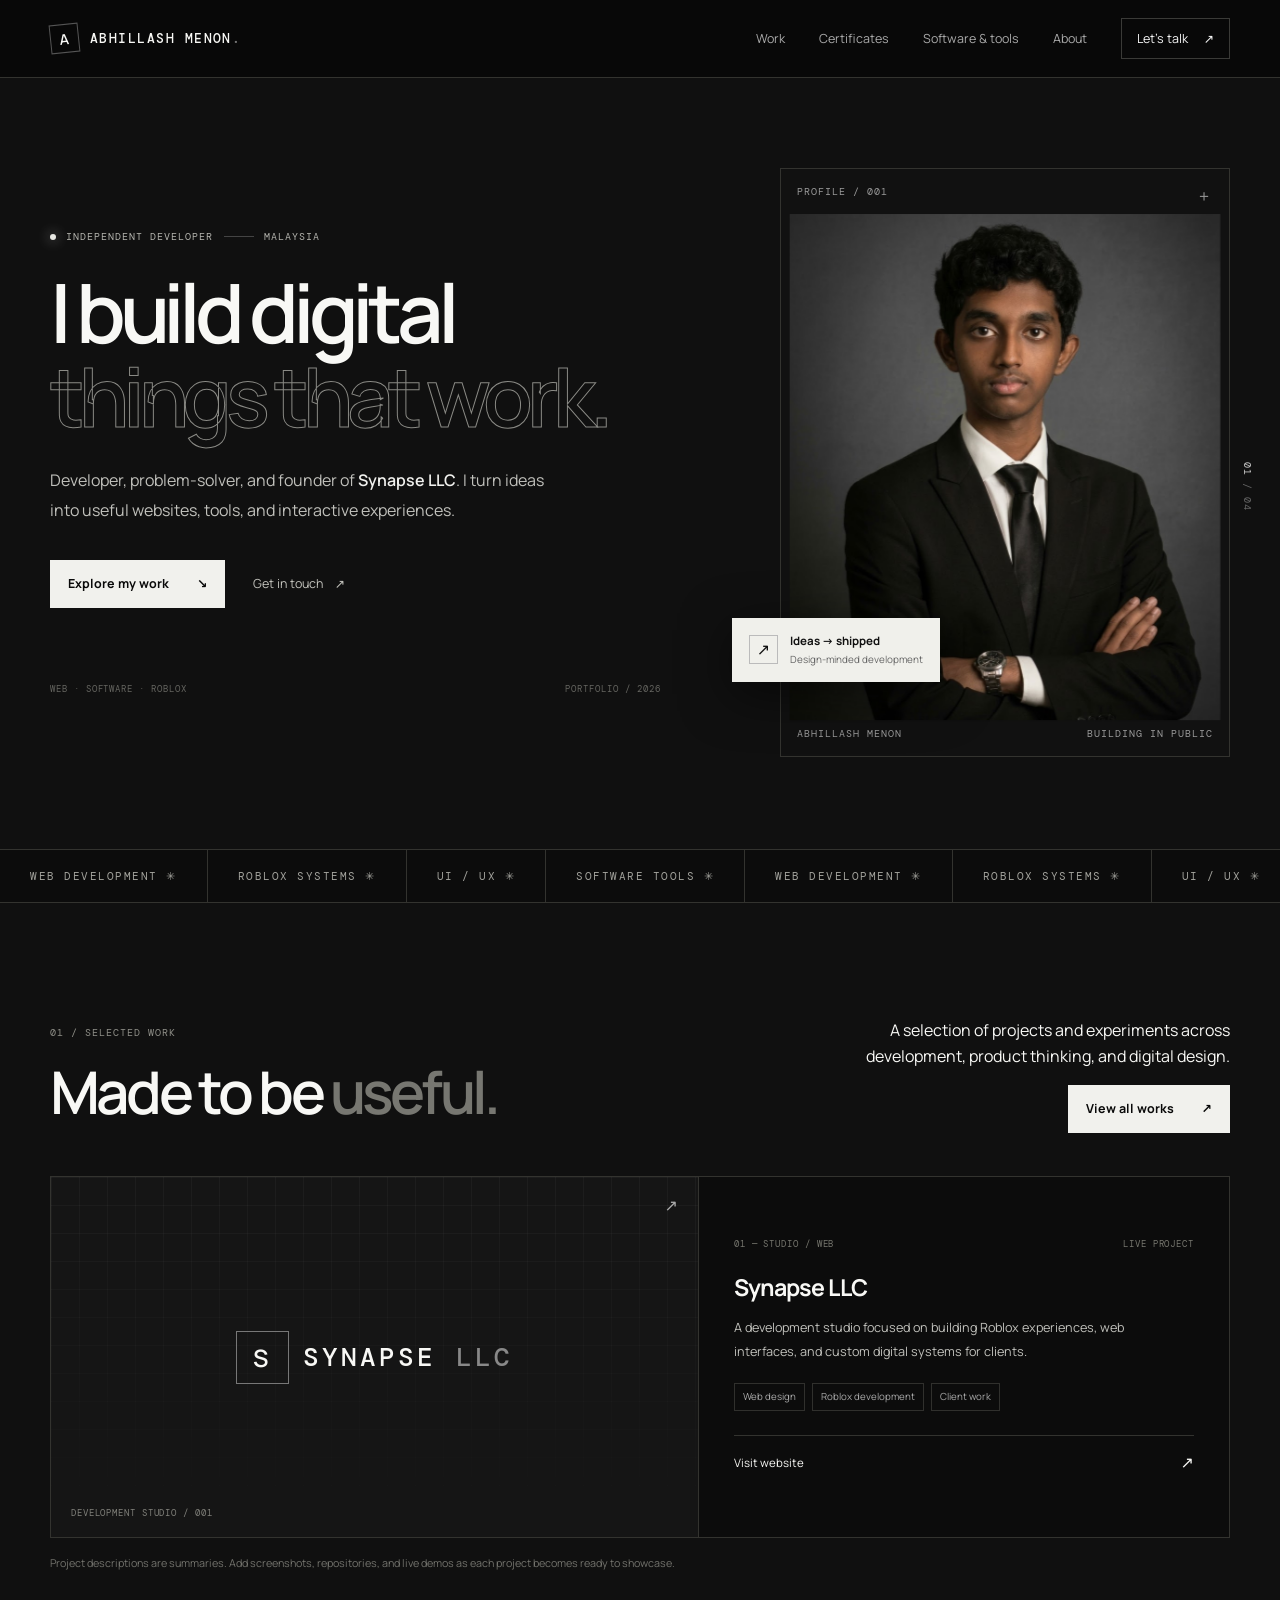
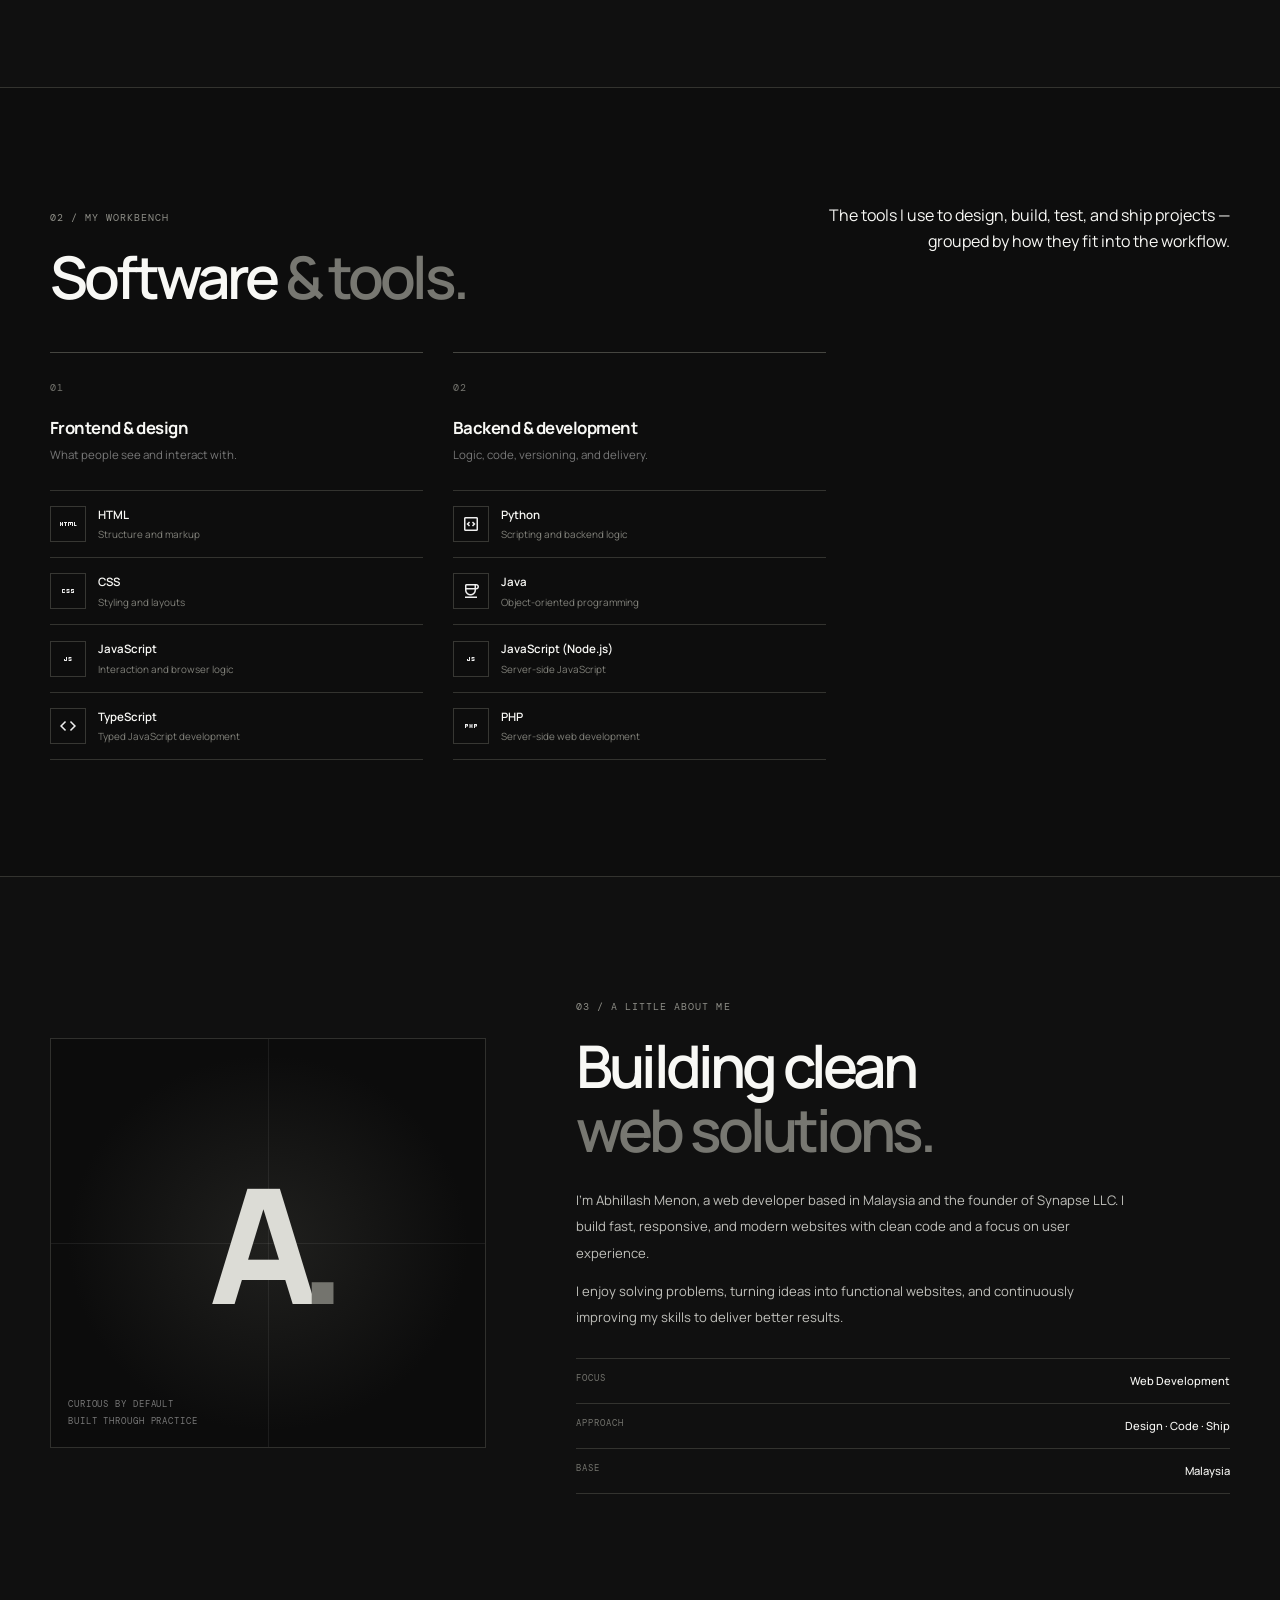
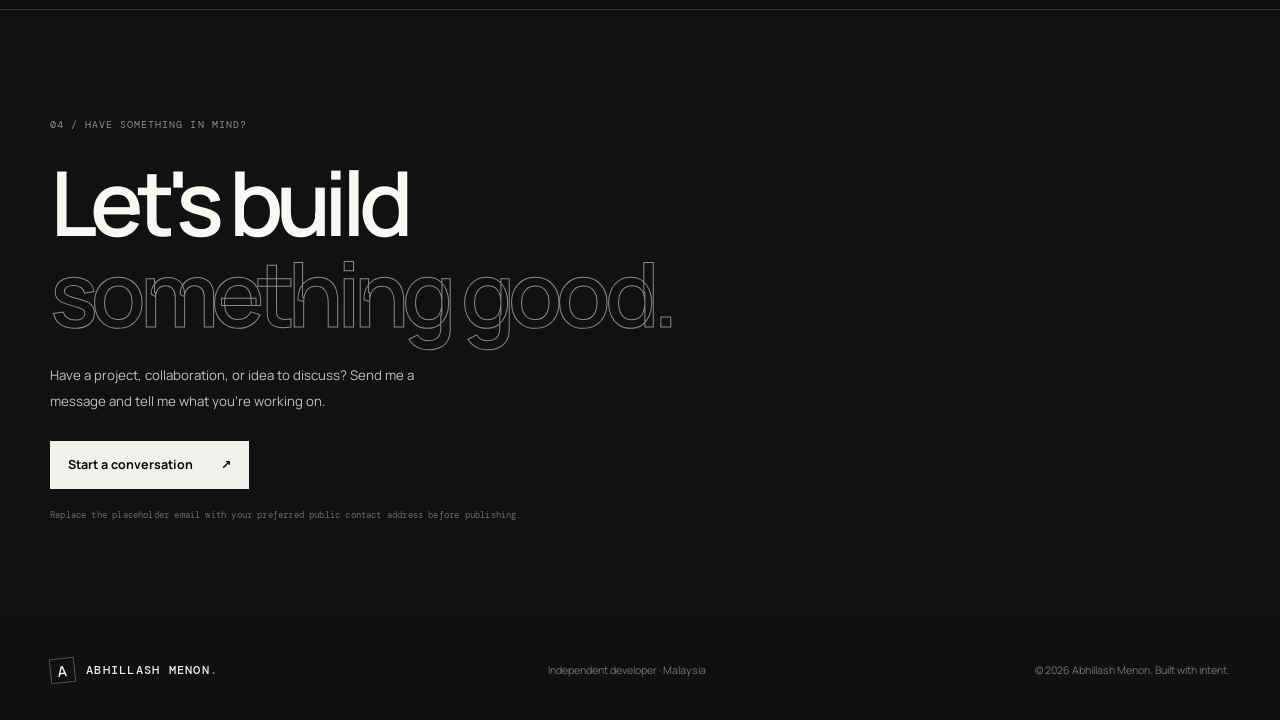
==== abhillash-portfolio-git/index.html @ eca4bebb "Update index.html Added New Button (Certificates(" ====
<!doctype html>
<html lang="en">
<head>
  <meta charset="utf-8">
  <meta name="viewport" content="width=device-width, initial-scale=1">
  <meta name="theme-color" content="#080808">
  <meta name="description" content="Abhillash Menon — developer, builder, and founder of Synapse LLC.">
  <title>Abhillash Menon — Developer Portfolio</title>
  <link rel="preconnect" href="https://fonts.googleapis.com">
  <link rel="preconnect" href="https://fonts.gstatic.com" crossorigin>
  <link href="https://fonts.googleapis.com/css2?family=DM+Mono:wght@400;500&family=Manrope:wght@400;500;600;700;800&family=Material+Symbols+Outlined:opsz,wght,FILL,GRAD@20..48,400,0,0&display=swap" rel="stylesheet">
  <link rel="stylesheet" href="css/styles.css">
  <script src="js/main.js" defer></script>
</head>
<body>
  <!-- <div class="noise" aria-hidden="true"></div> -->
  <header class="site-header">
    <a class="wordmark" href="#home" aria-label="Abhillash Menon home"><span class="mark">A</span><span>ABHILLASH MENON<span class="dot">.</span></span></a>
    <nav class="nav" id="nav">
      <a href="#work">Work</a>
      <a href="works.html">Certificates</a>
      <a href="#tools">Software &amp; tools</a>
      <a href="#about">About</a>
      <a class="nav-contact" href="#contact">Let's talk <span>↗</span></a>
    </nav>
    <button class="menu-toggle" id="menuToggle" aria-label="Open navigation" aria-expanded="false"><span></span><span></span></button>
  </header>

  <main id="home">
    <section class="hero section-shell">
      <div class="hero-copy" data-animate>
        <div class="eyebrow"><span class="status-dot"></span> INDEPENDENT DEVELOPER <span class="eyebrow-line"></span> MALAYSIA</div>
        <h1>I build digital<br><span class="outline-text">things that work.</span></h1>
        <p class="hero-lede">Developer, problem-solver, and founder of <strong>Synapse LLC</strong>. I turn ideas into useful websites, tools, and interactive experiences.</p>
        <div class="hero-actions">
          <a class="button button-light" href="#work">Explore my work <span>↘</span></a>
          <a class="text-link" href="#contact">Get in touch <span>↗</span></a>
        </div>
        <div class="hero-meta"><span>WEB · SOFTWARE · ROBLOX</span><span>PORTFOLIO / 2026</span></div>
      </div>
      <div class="hero-visual" data-animate="fade-in">
        <div class="portrait-frame">
          <div class="portrait-top"><span>PROFILE / 001</span><span class="cross">＋</span></div>
          <img class="portrait" src="assets/1792688176213.jpg" alt="Portrait of Abhillash Menon">
          <div class="portrait-bottom"><span>ABHILLASH MENON</span><span>BUILDING IN PUBLIC</span></div>
        </div>
        <div class="floating-card"><span class="mini-icon">↗</span><div><strong>Ideas → shipped</strong><small>Design-minded development</small></div></div>
        <div class="visual-index">01<span> / 04</span></div>
      </div>
      <div class="hero-side-label">DESIGN WITH INTENT · BUILD WITH PURPOSE</div>
    </section>

    <section class="ticker" aria-label="Areas of work"><div class="ticker-track"><span>WEB DEVELOPMENT ✳</span><span>ROBLOX SYSTEMS ✳</span><span>UI / UX ✳</span><span>SOFTWARE TOOLS ✳</span><span>WEB DEVELOPMENT ✳</span><span>ROBLOX SYSTEMS ✳</span><span>UI / UX ✳</span><span>SOFTWARE TOOLS ✳</span></div></section>

    <section class="section section-shell" id="work">
      <div class="section-heading" data-animate style="display:flex;align-items:flex-start;justify-content:space-between;gap:40px;flex-wrap:wrap"><div><span class="section-kicker">01 / SELECTED WORK</span><h2>Made to be <span class="muted-title">useful.</span></h2></div><div style="text-align:right;max-width:420px"><p>A selection of projects and experiments across development, product thinking, and digital design.</p><div style="margin-top:16px"><a class="button button-light" href="works.html">View all works <span>↗</span></a></div></div></div>
      <div class="project-grid">
        <article class="project-card project-featured" data-animate>
          <div class="project-art synapse-art"><div class="art-grid"></div><div class="synapse-logo"><span class="synapse-symbol">S</span><span>SYNAPSE<span class="dot"> LLC</span></span></div><span class="art-caption">DEVELOPMENT STUDIO / 001</span><span class="art-arrow">↗</span></div>
          <div class="project-info"><div class="project-meta"><span>01 — STUDIO / WEB</span><span>LIVE PROJECT</span></div><h3>Synapse LLC</h3><p>A development studio focused on building Roblox experiences, web interfaces, and custom digital systems for clients.</p><div class="tag-row"><span>Web design</span><span>Roblox development</span><span>Client work</span></div><a class="project-link" href="https://synapsellc.vercel.app/" target="_blank" rel="noreferrer">Visit website <span>↗</span></a></div>
        </article>
      </div>
      <p class="project-note">Project descriptions are summaries. Add screenshots, repositories, and live demos as each project becomes ready to showcase.</p>
    </section>

    <section class="section tools-section" id="tools">
      <div class="section-shell">
        <div class="section-heading" data-animate style="display:flex;align-items:flex-start;justify-content:space-between;gap:40px;flex-wrap:wrap"><div><span class="section-kicker">02 / MY WORKBENCH</span><h2>Software <span class="muted-title">&amp; tools.</span></h2></div><div style="text-align:right;max-width:420px"><p>The tools I use to design, build, test, and ship projects — grouped by how they fit into the workflow.</p></div></div>
        <div class="tool-columns" style="justify-content: center;">
          <div class="tool-column" data-animate>
            <div class="column-head"><span>01</span><h3>Frontend &amp; design</h3><p>What people see and interact with.</p></div><div class="tool-list">
            <div class="tool-item"><span class="tool-symbol"><span class="material-symbols-outlined">html</span></span><div><strong>HTML</strong><small>Structure and markup</small></div></div>
            <div class="tool-item"><span class="tool-symbol"><span class="material-symbols-outlined">css</span></span><div><strong>CSS</strong><small>Styling and layouts</small></div></div>
            <div class="tool-item"><span class="tool-symbol"><span class="material-symbols-outlined">javascript</span></span><div><strong>JavaScript</strong><small>Interaction and browser logic</small></div></div>
            <div class="tool-item"><span class="tool-symbol"><span class="material-symbols-outlined">code</span></span><div><strong>TypeScript</strong><small>Typed JavaScript development</small></div></div>
          </div></div>
          <div class="tool-column" data-animate>
            <div class="column-head"><span>02</span><h3>Backend &amp; development</h3><p>Logic, code, versioning, and delivery.</p></div><div class="tool-list">
            <div class="tool-item"><span class="tool-symbol"><span class="material-symbols-outlined">code_blocks</span></span><div><strong>Python</strong><small>Scripting and backend logic</small></div></div>
            <div class="tool-item"><span class="tool-symbol"><span class="material-symbols-outlined">coffee</span></span><div><strong>Java</strong><small>Object-oriented programming</small></div></div>
            <div class="tool-item"><span class="tool-symbol"><span class="material-symbols-outlined">javascript</span></span><div><strong>JavaScript (Node.js)</strong><small>Server-side JavaScript</small></div></div>
            <div class="tool-item"><span class="tool-symbol"><span class="material-symbols-outlined">php</span></span><div><strong>PHP</strong><small>Server-side web development</small></div></div>
          </div></div>
        </div>
      </div>
    </section>

    <section class="section section-shell about-section" id="about">
      <div class="about-visual" data-animate><div class="about-monogram">A<span>.</span></div><span class="about-stamp">CURIOUS BY DEFAULT<br>BUILT THROUGH PRACTICE</span></div>
        <div class="about-copy" data-animate><span class="section-kicker">03 / A LITTLE ABOUT ME</span><h2>Building clean<br><span class="muted-title">web solutions.</span></h2><p>I’m Abhillash Menon, a web developer based in Malaysia and the founder of Synapse LLC. I build fast, responsive, and modern websites with clean code and a focus on user experience.</p><p>I enjoy solving problems, turning ideas into functional websites, and continuously improving my skills to deliver better results.</p><div class="about-facts"><div><span>FOCUS</span><strong>Web Development</strong></div><div><span>APPROACH</span><strong>Design · Code · Ship</strong></div><div><span>BASE</span><strong>Malaysia</strong></div></div></div>
    </section>

    <section class="contact-section" id="contact"><div class="section-shell contact-inner" data-animate><span class="section-kicker">04 / HAVE SOMETHING IN MIND?</span><h2>Let's build<br><span class="outline-text">something good.</span></h2><p>Have a project, collaboration, or idea to discuss? Send me a message and tell me what you're working on.</p><a class="button button-light" href="mailto:abidiv7864@gmail.com?subject=Project%20enquiry">Start a conversation <span>↗</span></a><span class="contact-footnote">Replace the placeholder email with your preferred public contact address before publishing.</span></div></section>
  </main>

  <footer class="site-footer"><a class="wordmark" href="#home"><span class="mark">A</span><span>ABHILLASH MENON<span class="dot">.</span></span></a><span>Independent developer · Malaysia</span><span>© <span id="year">2026</span> Abhillash Menon. Built with intent.</span></footer>
</body>
</html>
---- abhillash-portfolio-git/css/styles.css ----
/* VoxLua portfolio — monochrome, responsive, dependency-light */
:root{--bg:#101010;--panel:#181818;--panel2:#1e1e1e;--text:#f8f8f5;--muted:#c0c0bb;--dim:#777773;--line:#33332f;--white:#fff;--font:"Manrope",system-ui,sans-serif;--mono:"DM Mono",monospace;--shell:1180px}.tool-icon{width:20px;height:20px;flex-shrink:0;color:inherit;display:inline-block}
.material-symbols-outlined{font-family:'Material Symbols Outlined';font-weight:normal;font-style:normal;font-size:20px;line-height:1;letter-spacing:normal;text-transform:none;display:inline-block;white-space:nowrap;word-wrap:normal;direction:ltr;-webkit-font-feature-settings:'liga';-webkit-font-smoothing:antialiased;font-variation-settings:'FILL' 0,'wght' 400,'GRAD' 0,'opsz' 20}
.portrait-frame{position:relative;border:1px solid var(--line);background:radial-gradient(circle at top,#1d1d1d,#101010);overflow:hidden;transform-style:preserve-3d;perspective:1000px;transition:transform .2s ease;will-change:transform}
.portrait{width:100%;height:100%;object-fit:cover;display:block;filter:none;transform:translateZ(20px);transition:transform .2s ease}
*{box-sizing:border-box;margin:0;padding:0}html{scroll-behavior:smooth;scroll-padding-top:90px}body{background:var(--bg);color:var(--text);font-family:var(--font);line-height:1.6;-webkit-font-smoothing:antialiased;overflow-x:hidden}a{color:inherit;text-decoration:none}button{font:inherit;color:inherit}.noise{position:fixed;inset:0;pointer-events:none;z-index:10;opacity:.035;background-image:url("data:image/svg+xml,%3Csvg viewBox='0 0 180 180' xmlns='http://www.w3.org/2000/svg'%3E%3Cfilter id='n'%3E%3CfeTurbulence type='fractalNoise' baseFrequency='.9' numOctaves='3' stitchTiles='stitch'/%3E%3C/filter%3E%3Crect width='100%25' height='100%25' filter='url(%23n)' opacity='.45'/%3E%3C/svg%3E")}.section-shell{width:min(var(--shell),calc(100% - 64px));margin-inline:auto}.site-header{height:78px;padding:0 max(32px,calc((100vw - var(--shell))/2));display:flex;align-items:center;justify-content:space-between;border-bottom:1px solid var(--line);position:sticky;top:0;background:rgba(8,8,8,.84);backdrop-filter:blur(18px);z-index:20}.wordmark{display:flex;gap:11px;align-items:center;font:500 .83rem var(--mono);letter-spacing:.11em}.mark{width:29px;height:29px;border:1px solid #555;display:grid;place-items:center;font:600 .9rem var(--font);transform:rotate(-6deg)}.dot{color:#777}.nav{display:flex;align-items:center;gap:34px;color:#aaa;font-size:.78rem}.nav a{transition:color .2s}.nav a:hover{color:white}.nav .nav-contact{color:#f7f7f7;border:1px solid #3a3a37;padding:10px 15px}.nav-contact span{margin-left:13px}.menu-toggle{display:none;background:none;border:0}.hero{min-height:680px;padding-top:90px;padding-bottom:92px;display:grid;grid-template-columns:1.1fr .9fr;align-items:center;gap:70px;position:relative}.eyebrow,.section-kicker,.hero-meta,.portrait-top,.portrait-bottom,.visual-index,.art-caption,.project-meta,.column-head>span,.honesty-note>span,.about-stamp,.about-facts span,.contact-footnote{font: .64rem var(--mono);letter-spacing:.1em}.eyebrow{color:#b3b3ad;display:flex;align-items:center;gap:10px}.status-dot{width:6px;height:6px;background:#e7e7e2;border-radius:50%;box-shadow:0 0 13px #aaa}.eyebrow-line{width:30px;height:1px;background:#444}.hero h1,.contact-inner h2{font-size:clamp(3.1rem,6.4vw,5.6rem);line-height:1.02;letter-spacing:-.075em;font-weight:600;margin-top:28px}.outline-text{-webkit-text-stroke:1px #8a8a85;color:transparent}.hero-lede{font-size:1rem;line-height:1.9;color:var(--muted);max-width:500px;margin-top:27px}.hero-lede strong{color:#f1f1ee;font-weight:600}.hero-actions{display:flex;align-items:center;gap:28px;margin-top:34px}.button{display:inline-flex;align-items:center;gap:28px;padding:14px 18px;font-size:.78rem;font-weight:700;transition:transform .2s,background .2s}.button:hover{transform:translateY(-2px)}.button-light{background:#f1f1ed;color:#090909}.button-light:hover{background:white}.text-link{font-size:.78rem;color:#c2c2bc}.text-link span{margin-left:8px}.hero-meta{display:flex;justify-content:space-between;gap:12px;color:#656560;margin-top:75px;font-size:.59rem}.hero-visual{position:relative;max-width:450px;width:100%;justify-self:end}.portrait-frame{border:1px solid #33332f;background:#111;position:relative;padding:13px}.portrait-top,.portrait-bottom{display:flex;justify-content:space-between;color:#999;padding:3px 3px 12px}.portrait-bottom{padding:12px 3px 3px}.cross{font-size:1rem}.portrait{width:100%;height:auto;aspect-ratio:4/4.7;object-fit:cover;background:#1b1b1b}.floating-card{position:absolute;bottom:75px;left:-48px;background:#f0f0eb;color:#111;display:flex;align-items:center;gap:12px;padding:14px 17px;box-shadow:0 12px 50px #0008}.mini-icon{border:1px solid #bbb;width:29px;height:29px;display:grid;place-items:center}.floating-card strong,.floating-card small{display:block}.floating-card strong{font-size:.72rem}.floating-card small{font-size:.62rem;color:#666;margin-top:2px}.visual-index{position:absolute;right:-24px;top:50%;writing-mode:vertical-rl;color:#ccc}.visual-index span{color:#666}.hero-side-label{position:absolute;right:-65px;top:43%;writing-mode:vertical-rl;color:#555;font: .57rem var(--mono);letter-spacing:.15em}.ticker{overflow:hidden;border-block:1px solid var(--line);background:#0c0c0c}.ticker-track{display:flex;width:max-content;animation:marquee 28s linear infinite}.ticker-track span{font: .67rem var(--mono);letter-spacing:.14em;color:#a2a29c;padding:19px 30px;border-right:1px solid var(--line);white-space:nowrap}@keyframes marquee{to{transform:translateX(-50%)}}.section{padding-block:115px}.section-heading{display:flex;justify-content:space-between;align-items:end;gap:40px;margin-bottom:43px}.section-kicker{color:#8e8e87}.section-heading h2,.about-copy h2{font-size:clamp(2.4rem,4.6vw,4rem);line-height:1.1;letter-spacing:-.065em;margin-top:16px;font-weight:600}.muted-title{color:#777771}.section-heading>p{max-width:330px;color:var(--muted);font-size:.83rem;line-height:1.9}.project-grid{display:grid;grid-template-columns:1fr 1fr;gap:18px}.project-card{border:1px solid var(--line);background:#0c0c0c;min-width:0;transition:border-color .25s,transform .25s}.project-card:hover{border-color:#555;transform:translateY(-3px)}.project-featured{grid-column:1/-1;display:grid;grid-template-columns:1.1fr .9fr}.project-art{min-height:260px;position:relative;overflow:hidden;display:grid;place-items:center;background:#151515;border-bottom:1px solid var(--line)}.project-featured .project-art{min-height:360px;border-bottom:0;border-right:1px solid var(--line)}.art-grid{position:absolute;inset:0;background-image:linear-gradient(#ffffff09 1px,transparent 1px),linear-gradient(90deg,#ffffff09 1px,transparent 1px);background-size:28px 28px;mask-image:linear-gradient(to bottom,black,transparent)}.synapse-logo{position:relative;display:flex;align-items:center;gap:14px;font:500 clamp(1.1rem,2vw,1.7rem) var(--mono);letter-spacing:.12em}.synapse-symbol{width:53px;height:53px;display:grid;place-items:center;border:1px solid #777;font:600 1.5rem var(--font)}.synapse-logo .dot{color:#888}.art-caption{position:absolute;left:20px;bottom:18px;color:#81817b;font-size:.56rem}.art-arrow{position:absolute;right:20px;top:16px;color:#aaa}.project-info{padding:25px}.project-featured .project-info{padding:35px;display:flex;flex-direction:column;justify-content:center}.project-meta{display:flex;justify-content:space-between;gap:10px;color:#77776f;font-size:.57rem}.project-info h3{font-size:1.45rem;letter-spacing:-.04em;margin-top:19px}.project-info p{font-size:.79rem;line-height:1.9;color:var(--muted);margin-top:10px;max-width:52ch}.tag-row{display:flex;flex-wrap:wrap;gap:7px;margin-top:19px}.tag-row span{border:1px solid #30302d;padding:5px 8px;color:#aaa;font-size:.61rem}.project-link{display:flex;justify-content:space-between;align-items:center;border-top:1px solid var(--line);padding-top:14px;margin-top:24px;font-size:.72rem}.project-link span{font-size:1rem}.project-note{font-size:.67rem;color:#73736d;margin-top:17px}.interface-art{background:radial-gradient(ellipse at center,#2b2b29 0,#111 68%)}.window-ui{width:67%;border:1px solid #4a4a45;background:#0c0c0c;box-shadow:0 20px 70px #0009;transform:rotate(-4deg)}.window-bar{padding:9px;border-bottom:1px solid #333;display:flex;gap:5px}.window-bar i{width:5px;height:5px;border:1px solid #777;border-radius:50%}.window-lines{padding:16px;display:grid;gap:8px}.window-lines b{height:5px;background:#393936;width:70%}.window-lines b:first-child{width:40%;background:#bcbcb5}.window-lines b:last-child{width:55%}.window-blocks{display:flex;gap:7px;padding:0 16px 17px}.window-blocks i{height:44px;flex:1;border:1px solid #373733;background:linear-gradient(135deg,#242422,#111)}.code-art{background:#101010}.code-window{border:1px solid #343430;padding:22px;font: .7rem/2 var(--mono);color:#aaa;box-shadow:0 20px 60px #0008;transform:rotate(2deg)}.code-window span{color:#aaa}.code-window b{color:#f1f1ec;font-weight:500}.code-window em{color:#85857e;font-style:normal}.code-cursor{display:inline-block;width:6px;height:12px;background:#eee;vertical-align:middle;margin-left:4px}.tools-section{background:#0d0d0d;border-block:1px solid var(--line)}.tool-columns{display:grid;grid-template-columns:repeat(3,1fr);gap:30px}.tool-column{border-top:1px solid #454540}.column-head{padding:20px 0 25px}.column-head>span{color:#74746e}.column-head h3{font-size:1.05rem;margin-top:16px;letter-spacing:-.03em}.column-head p{font-size:.72rem;color:#777;margin-top:5px}.tool-list{border-top:1px solid var(--line)}.tool-item{display:flex;align-items:center;gap:12px;padding:15px 0;border-bottom:1px solid var(--line)}.tool-symbol{width:36px;height:36px;flex:none;display:grid;place-items:center;border:1px solid #373733;font: .65rem var(--mono);color:#eee}.tool-item>div{min-width:0;flex:1}.tool-item strong,.tool-item small{display:block}.tool-item strong{font-size:.72rem;font-weight:600}.tool-item small{font-size:.62rem;color:#81817a;margin-top:3px;line-height:1.5}.tool-arrow{color:#696962;font-size:.8rem}.honesty-note{font-size:.67rem;color:#777;margin-top:28px;border:1px solid #292925;padding:14px 16px;line-height:1.8}.honesty-note>span{color:#c5c5bd;margin-right:10px}.about-section{display:grid;grid-template-columns:.8fr 1.2fr;gap:90px;align-items:center}.about-visual{height:410px;border:1px solid #30302d;background:radial-gradient(ellipse at center,#20201e 0,#0c0c0c 65%);display:grid;place-items:center;position:relative;overflow:hidden}.about-visual:before,.about-visual:after{content:"";position:absolute;background:#ffffff12}.about-visual:before{height:1px;left:0;right:0;top:50%}.about-visual:after{width:1px;top:0;bottom:0;left:50%}.about-monogram{font-size:10rem;letter-spacing:-.13em;font-weight:800;color:#dcdcd6;position:relative;z-index:1}.about-monogram span{color:#74746e}.about-stamp{position:absolute;left:17px;bottom:17px;color:#777;font-size:.56rem;line-height:1.9}.about-copy h2{margin-bottom:24px}.about-copy>p{font-size:.82rem;color:var(--muted);line-height:2;margin-top:12px;max-width:560px}.about-facts{margin-top:28px;border-top:1px solid var(--line)}.about-facts div{display:flex;justify-content:space-between;gap:20px;padding:13px 0;border-bottom:1px solid var(--line)}.about-facts span{color:#73736d;font-size:.59rem}.about-facts strong{font-size:.7rem;font-weight:500;text-align:right}.contact-section{border-top:1px solid var(--line);background:#111;padding:100px 0}.contact-inner{position:relative}.contact-inner h2{font-size:clamp(3.3rem,7vw,6.4rem);margin-top:20px}.contact-inner>p{color:var(--muted);font-size:.83rem;max-width:420px;margin-top:25px;line-height:1.9}.contact-inner .button{margin-top:27px}.contact-footnote{display:block;color:#696963;margin-top:20px;font-size:.57rem;letter-spacing:.02em}.site-footer{min-height:100px;padding:25px max(32px,calc((100vw - var(--shell))/2));display:flex;align-items:center;justify-content:space-between;gap:20px;flex-wrap:wrap;color:#74746e;font-size:.66rem}.site-footer .wordmark{color:#eee;font-size:.72rem}.site-footer .mark{width:25px;height:25px}
@media(max-width:900px){.hero{gap:35px;min-height:auto;padding-block:75px}.hero h1{font-size:clamp(3rem,7vw,4.6rem)}.hero-side-label{display:none}.floating-card{left:-20px}.tool-columns{grid-template-columns:1fr 1fr}.tool-column:last-child{grid-column:auto}.about-section{gap:45px}.about-visual{height:350px}}
@media(max-width:650px){.section-shell{width:calc(100% - 40px)}.site-header{height:66px;padding-inline:20px}.menu-toggle{display:flex;width:30px;height:30px;flex-direction:column;justify-content:center;gap:6px}.menu-toggle span{height:1px;width:23px;background:#eee;transition:transform .2s}.menu-toggle[aria-expanded=true] span:first-child{transform:translateY(3.5px) rotate(45deg)}.menu-toggle[aria-expanded=true] span:last-child{transform:translateY(-3.5px) rotate(-45deg)}.nav{position:absolute;top:65px;left:0;right:0;display:none;align-items:stretch;flex-direction:column;gap:0;padding:10px 20px 20px;background:#0b0b0b;border-bottom:1px solid var(--line)}.nav.open{display:flex}.nav a{padding:13px 0;border-bottom:1px solid var(--line)}.nav .nav-contact{border:0;padding:13px 0}.hero{grid-template-columns:1fr;padding-top:60px;padding-bottom:65px;gap:50px}.hero h1{font-size:clamp(3rem,12vw,4.5rem)}.hero-lede{font-size:.88rem}.hero-meta{margin-top:45px}.hero-visual{width:86%;justify-self:center}.floating-card{left:-26px;bottom:55px}.visual-index{right:-18px}.section{padding-block:75px}.section-heading{display:block;margin-bottom:30px}.section-heading h2,.about-copy h2{font-size:2.7rem}.section-heading>p{margin-top:16px}.project-grid{grid-template-columns:1fr}.project-featured{grid-column:auto;grid-template-columns:1fr}.project-featured .project-art{min-height:260px;border-right:0;border-bottom:1px solid var(--line)}.project-featured .project-info{padding:25px}.project-art{min-height:235px}.tool-columns{grid-template-columns:1fr;gap:30px}.tool-column:last-child{grid-column:auto}.about-section{grid-template-columns:1fr;gap:35px}.about-visual{height:300px}.about-monogram{font-size:8rem}.contact-section{padding:75px 0}.contact-inner h2{font-size:clamp(3.1rem,13vw,4.6rem)}.site-footer{padding:25px 20px;align-items:flex-start;flex-direction:column;gap:14px}.site-footer>span{font-size:.62rem}}
/* Animations */
[data-animate]{opacity:0;transform:translateY(24px);transition:opacity .7s ease,transform .7s ease;will-change:opacity,transform}
[data-animate].in-view{opacity:1;transform:translateY(0)}
[data-animate="fade-in"]{transform:none}
[data-animate="fade-in"].in-view{opacity:1}
.project-card,[data-animate]{transition-delay:var(--delay,0s)}
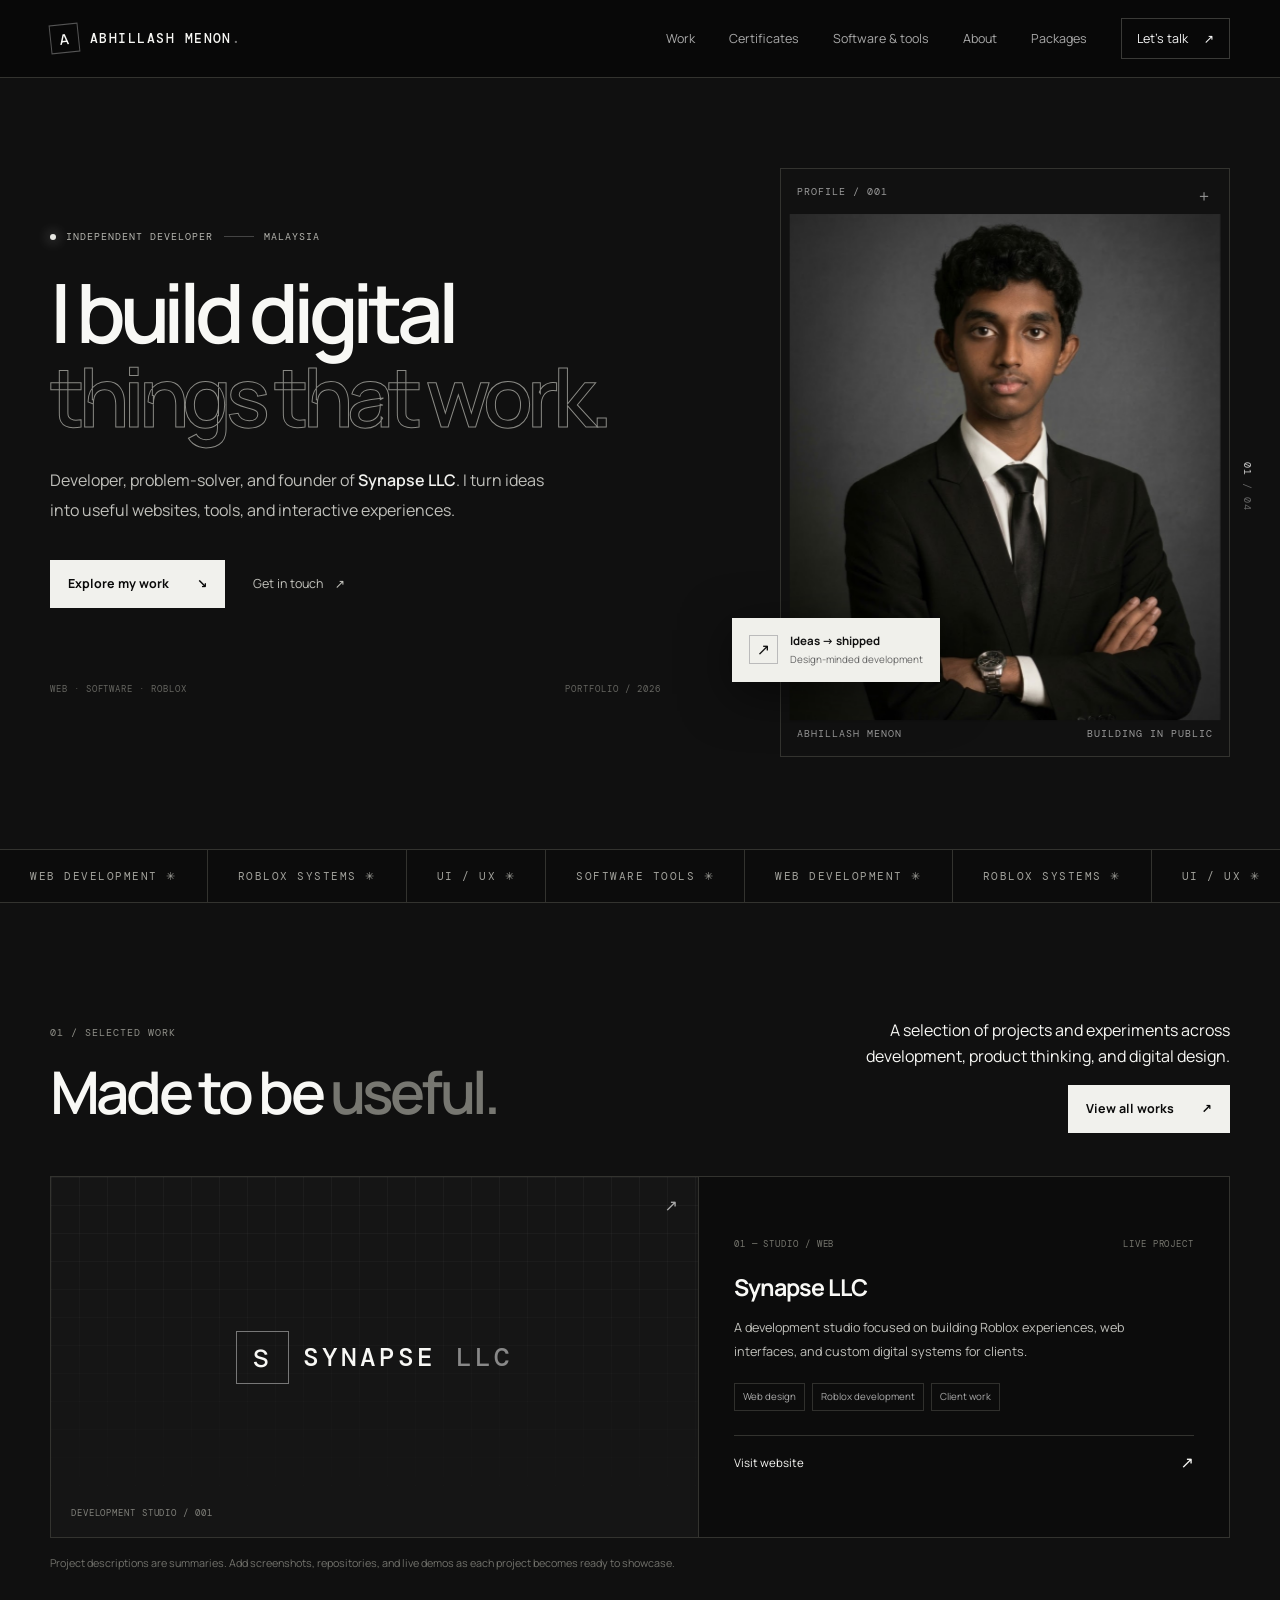
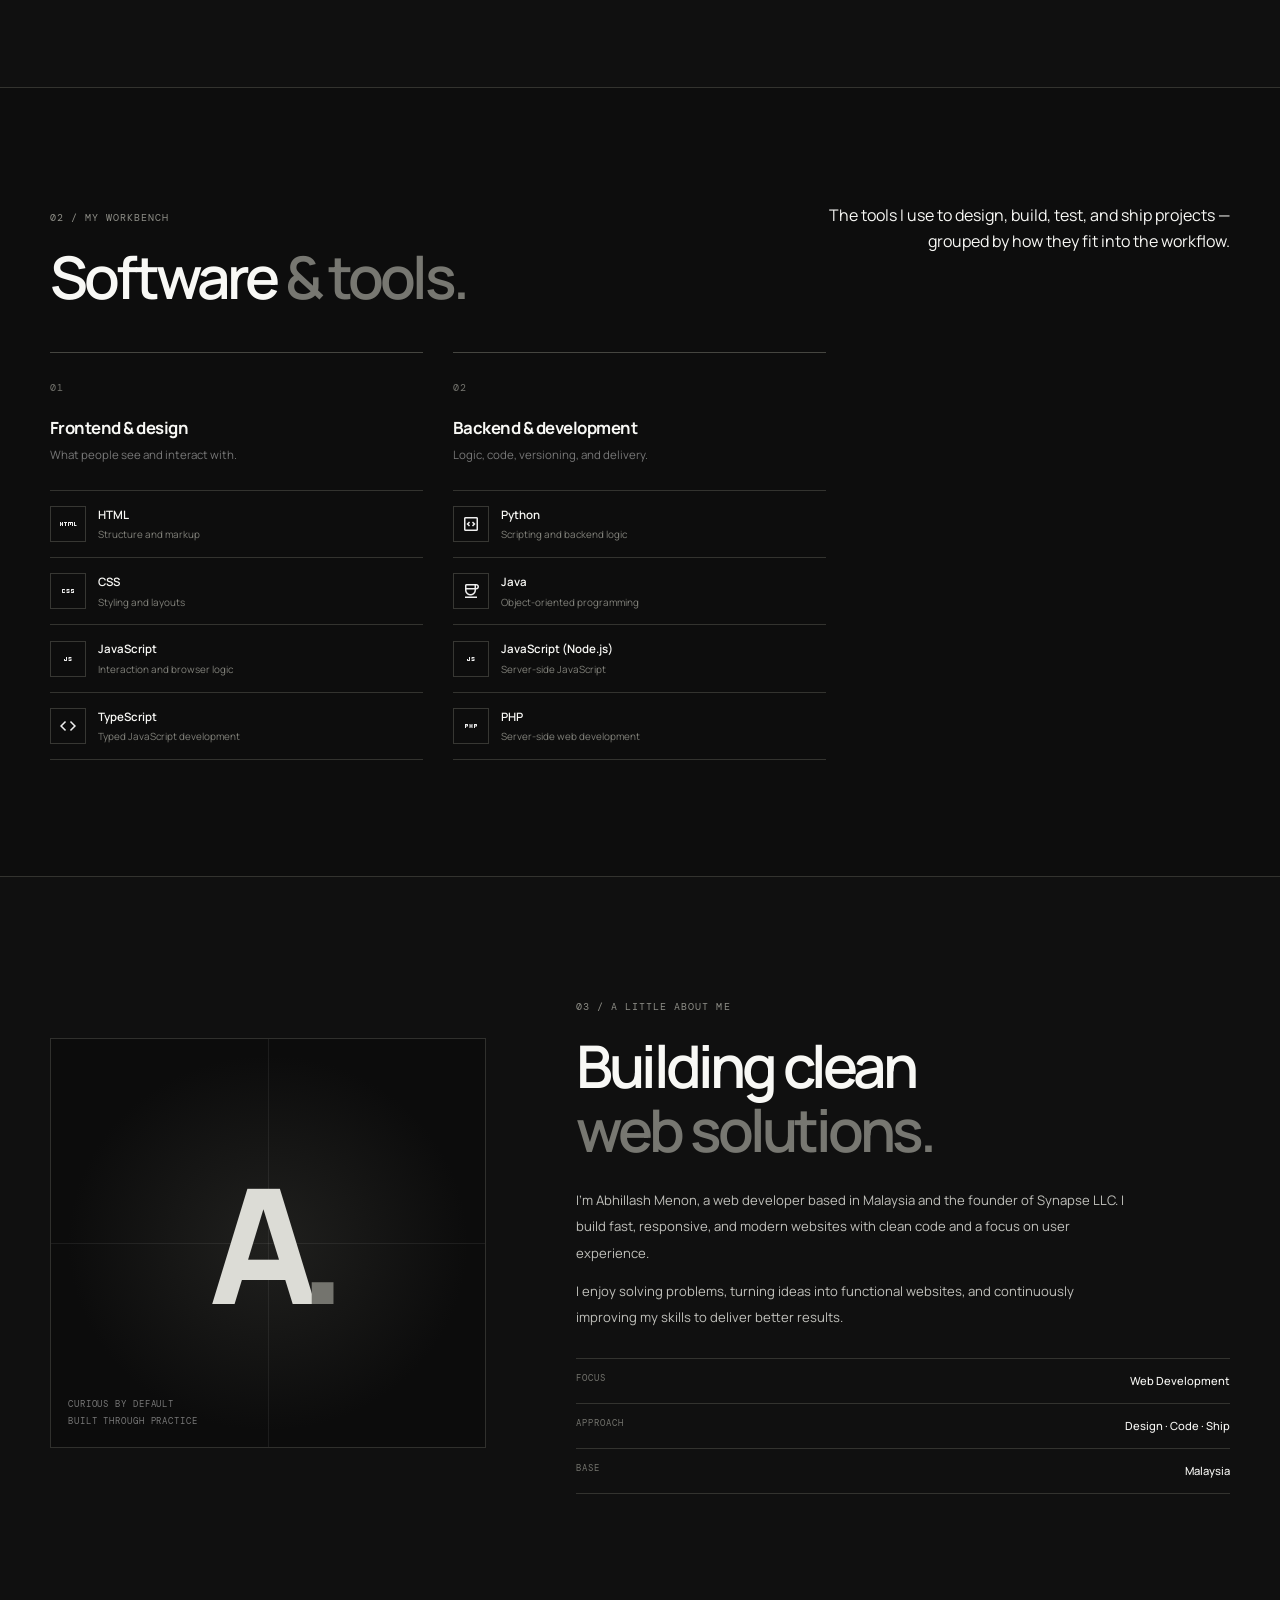
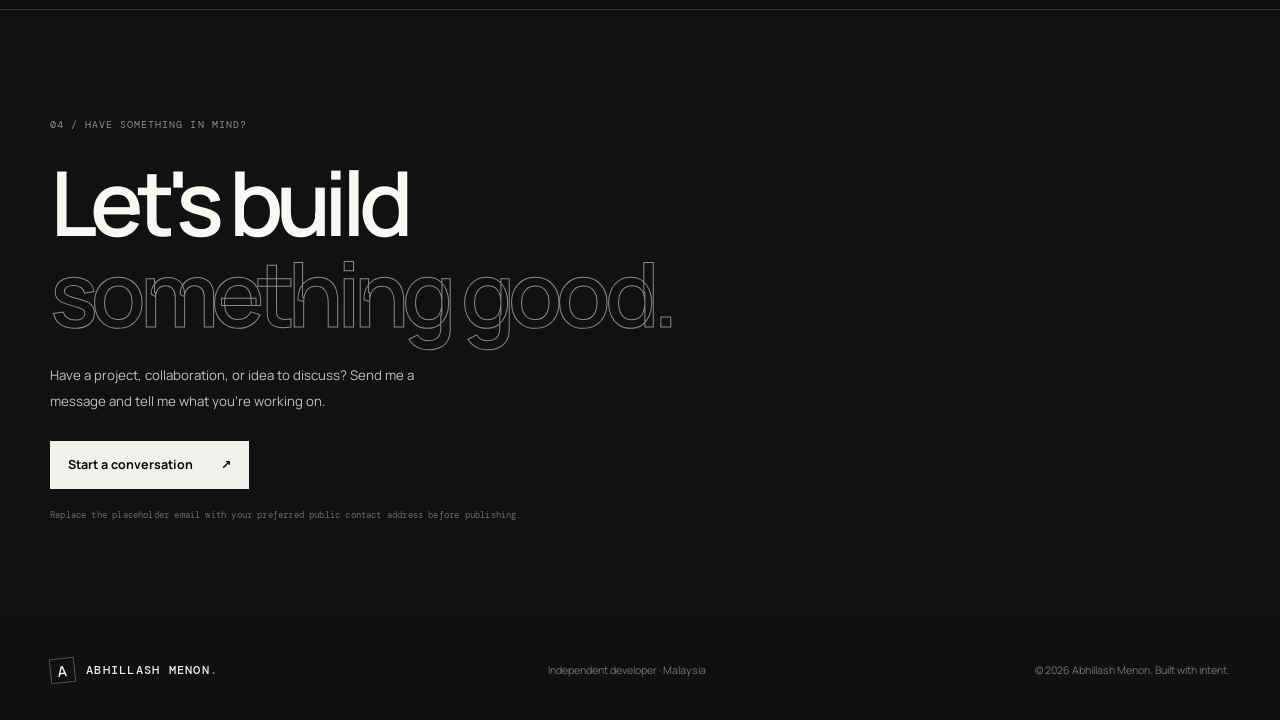
==== commit 8097fcf6: "Add Packages navigation link Co-authored-by: Copilot <223556219+Copilot@users.noreply.github.com>" ====
--- a/abhillash-portfolio-git/index.html
+++ b/abhillash-portfolio-git/index.html
@@ -21,6 +21,7 @@
       <a href="works.html">Certificates</a>
       <a href="#tools">Software &amp; tools</a>
       <a href="#about">About</a>
+      <a href="#packages">Packages</a>
       <a class="nav-contact" href="#contact">Let's talk <span>↗</span></a>
     </nav>
     <button class="menu-toggle" id="menuToggle" aria-label="Open navigation" aria-expanded="false"><span></span><span></span></button>
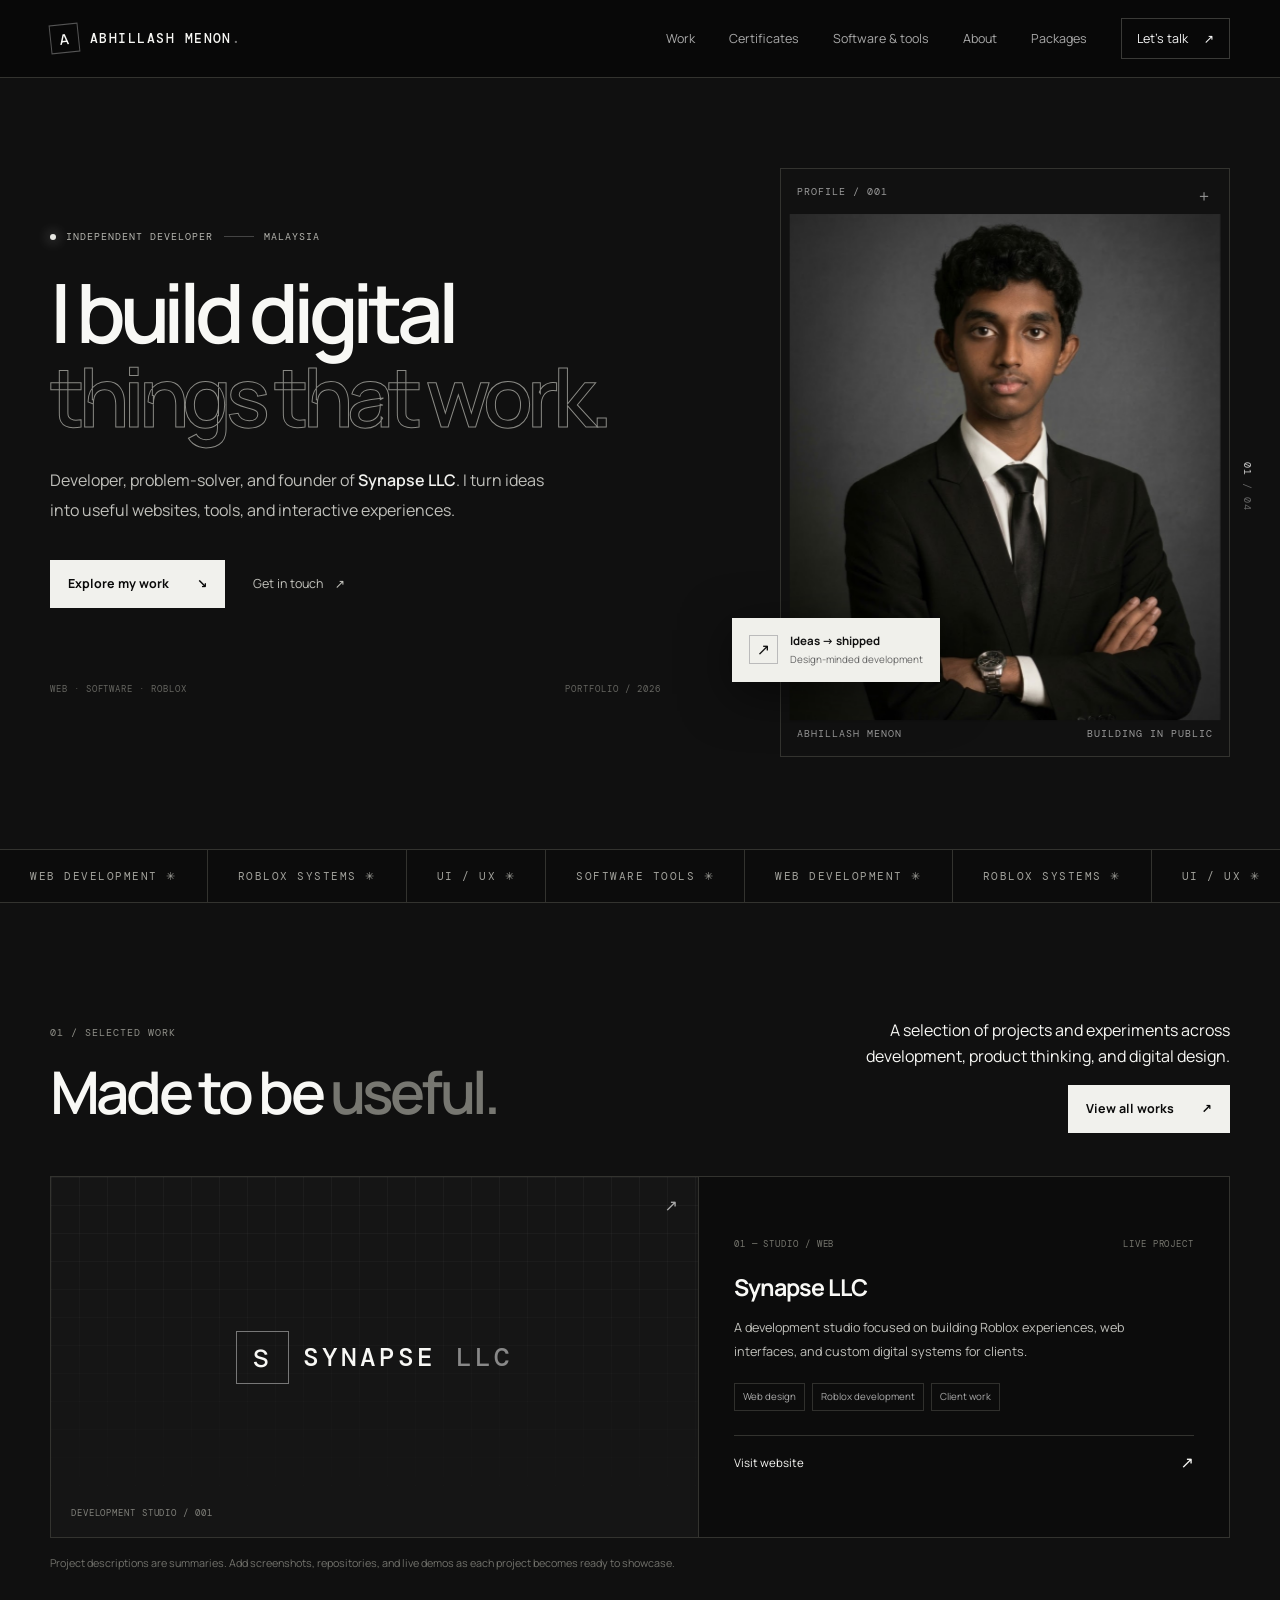
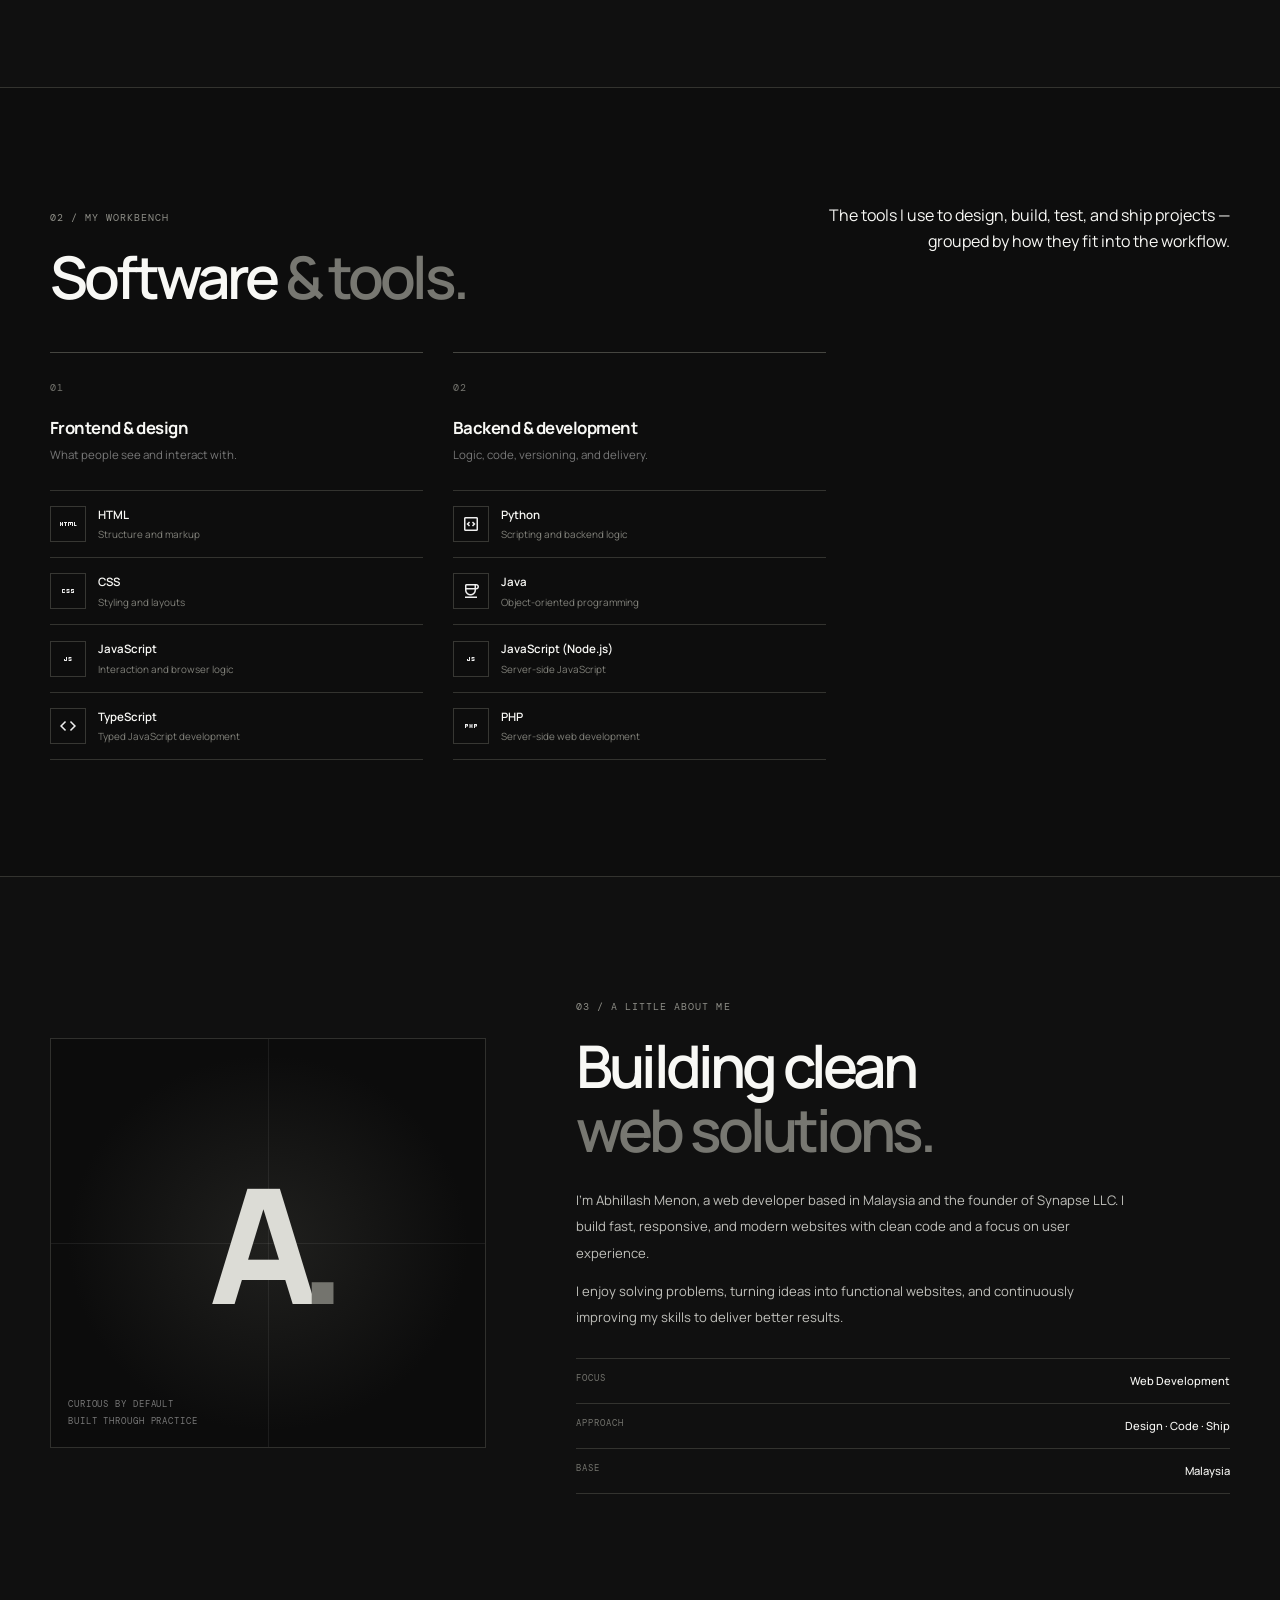
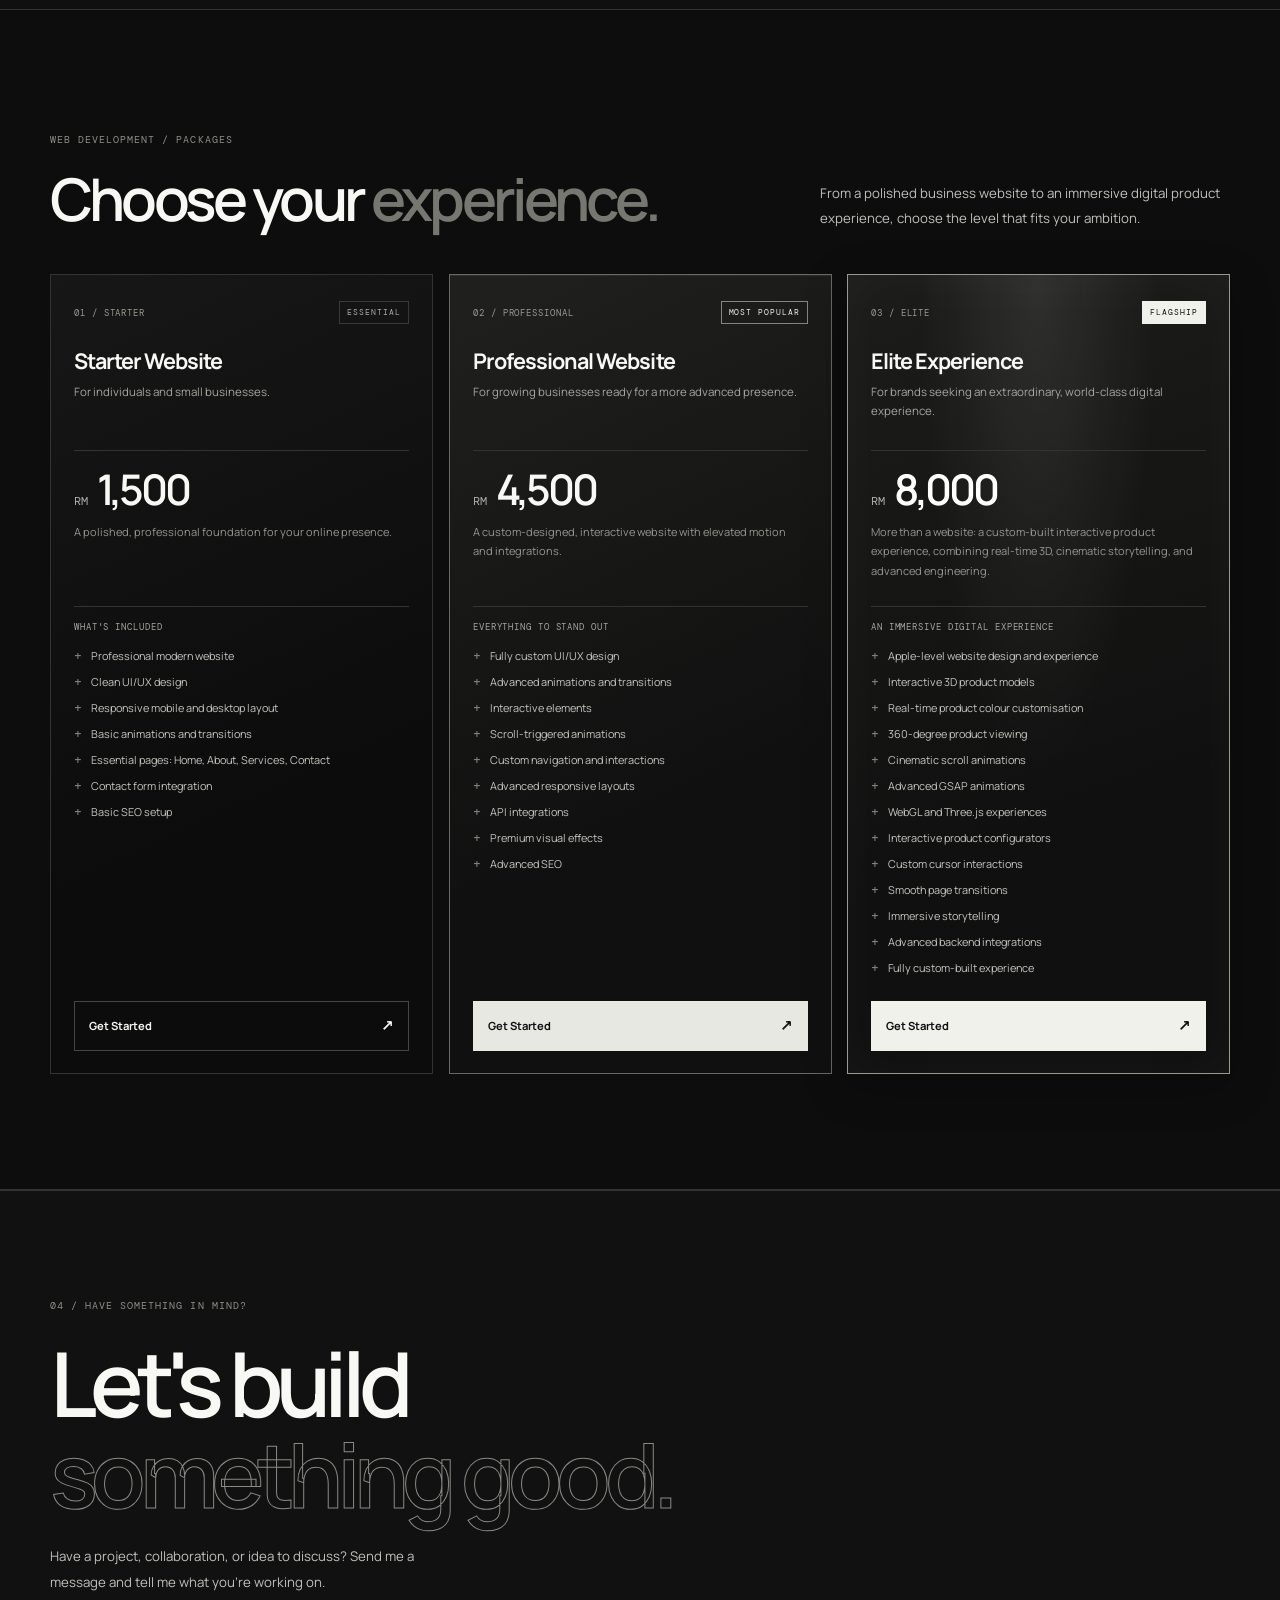
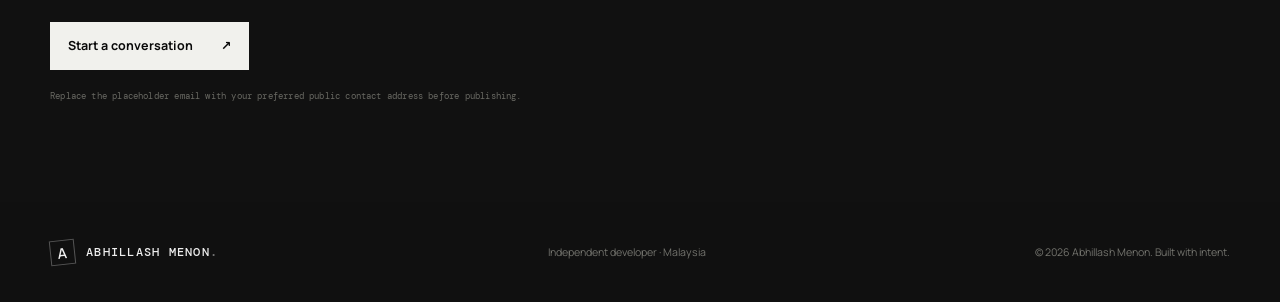
==== commit 37e5b367: "Add premium website pricing packages Co-authored-by: Copilot <223556219+Copilot@users.noreply.github" ====
--- a/abhillash-portfolio-git/index.html
+++ b/abhillash-portfolio-git/index.html
@@ -18,7 +18,7 @@
     <a class="wordmark" href="#home" aria-label="Abhillash Menon home"><span class="mark">A</span><span>ABHILLASH MENON<span class="dot">.</span></span></a>
     <nav class="nav" id="nav">
       <a href="#work">Work</a>
-      <a href="works.html">Certificates</a>
+      <a href="certificates.html">Certificates</a>
       <a href="#tools">Software &amp; tools</a>
       <a href="#about">About</a>
       <a href="#packages">Packages</a>
@@ -91,6 +91,81 @@
         <div class="about-copy" data-animate><span class="section-kicker">03 / A LITTLE ABOUT ME</span><h2>Building clean<br><span class="muted-title">web solutions.</span></h2><p>I’m Abhillash Menon, a web developer based in Malaysia and the founder of Synapse LLC. I build fast, responsive, and modern websites with clean code and a focus on user experience.</p><p>I enjoy solving problems, turning ideas into functional websites, and continuously improving my skills to deliver better results.</p><div class="about-facts"><div><span>FOCUS</span><strong>Web Development</strong></div><div><span>APPROACH</span><strong>Design · Code · Ship</strong></div><div><span>BASE</span><strong>Malaysia</strong></div></div></div>
     </section>
 
+    <section class="section packages-section" id="packages">
+      <div class="section-shell">
+        <div class="section-heading packages-heading" data-animate>
+          <div><span class="section-kicker">WEB DEVELOPMENT / PACKAGES</span><h2>Choose your <span class="muted-title">experience.</span></h2></div>
+          <p>From a polished business website to an immersive digital product experience, choose the level that fits your ambition.</p>
+        </div>
+        <div class="package-grid">
+          <article class="package-card package-card--starter" data-animate>
+            <div class="package-topline"><span>01 / STARTER</span><span class="package-tier">ESSENTIAL</span></div>
+            <h3>Starter Website</h3>
+            <p class="package-audience">For individuals and small businesses.</p>
+            <div class="package-price"><span>RM</span><strong>1,500</strong></div>
+            <p class="package-summary">A polished, professional foundation for your online presence.</p>
+            <div class="package-includes">WHAT'S INCLUDED</div>
+            <ul class="package-features">
+              <li>Professional modern website</li>
+              <li>Clean UI/UX design</li>
+              <li>Responsive mobile and desktop layout</li>
+              <li>Basic animations and transitions</li>
+              <li>Essential pages: Home, About, Services, Contact</li>
+              <li>Contact form integration</li>
+              <li>Basic SEO setup</li>
+            </ul>
+            <a class="package-cta" href="#contact" aria-label="Get started with the Starter Website package">Get Started <span>↗</span></a>
+          </article>
+
+          <article class="package-card package-card--professional" data-animate>
+            <div class="package-topline"><span>02 / PROFESSIONAL</span><span class="package-tier">MOST POPULAR</span></div>
+            <h3>Professional Website</h3>
+            <p class="package-audience">For growing businesses ready for a more advanced presence.</p>
+            <div class="package-price"><span>RM</span><strong>4,500</strong></div>
+            <p class="package-summary">A custom-designed, interactive website with elevated motion and integrations.</p>
+            <div class="package-includes">EVERYTHING TO STAND OUT</div>
+            <ul class="package-features">
+              <li>Fully custom UI/UX design</li>
+              <li>Advanced animations and transitions</li>
+              <li>Interactive elements</li>
+              <li>Scroll-triggered animations</li>
+              <li>Custom navigation and interactions</li>
+              <li>Advanced responsive layouts</li>
+              <li>API integrations</li>
+              <li>Premium visual effects</li>
+              <li>Advanced SEO</li>
+            </ul>
+            <a class="package-cta" href="#contact" aria-label="Get started with the Professional Website package">Get Started <span>↗</span></a>
+          </article>
+
+          <article class="package-card package-card--elite" data-animate>
+            <div class="package-topline"><span>03 / ELITE</span><span class="package-tier">FLAGSHIP</span></div>
+            <h3>Elite Experience</h3>
+            <p class="package-audience">For brands seeking an extraordinary, world-class digital experience.</p>
+            <div class="package-price"><span>RM</span><strong>8,000</strong></div>
+            <p class="package-summary">More than a website: a custom-built interactive product experience, combining real-time 3D, cinematic storytelling, and advanced engineering.</p>
+            <div class="package-includes">AN IMMERSIVE DIGITAL EXPERIENCE</div>
+            <ul class="package-features">
+              <li>Apple-level website design and experience</li>
+              <li>Interactive 3D product models</li>
+              <li>Real-time product colour customisation</li>
+              <li>360-degree product viewing</li>
+              <li>Cinematic scroll animations</li>
+              <li>Advanced GSAP animations</li>
+              <li>WebGL and Three.js experiences</li>
+              <li>Interactive product configurators</li>
+              <li>Custom cursor interactions</li>
+              <li>Smooth page transitions</li>
+              <li>Immersive storytelling</li>
+              <li>Advanced backend integrations</li>
+              <li>Fully custom-built experience</li>
+            </ul>
+            <a class="package-cta" href="#contact" aria-label="Get started with the Elite Experience package">Get Started <span>↗</span></a>
+          </article>
+        </div>
+      </div>
+    </section>
+
     <section class="contact-section" id="contact"><div class="section-shell contact-inner" data-animate><span class="section-kicker">04 / HAVE SOMETHING IN MIND?</span><h2>Let's build<br><span class="outline-text">something good.</span></h2><p>Have a project, collaboration, or idea to discuss? Send me a message and tell me what you're working on.</p><a class="button button-light" href="mailto:abidiv7864@gmail.com?subject=Project%20enquiry">Start a conversation <span>↗</span></a><span class="contact-footnote">Replace the placeholder email with your preferred public contact address before publishing.</span></div></section>
   </main>
 
--- a/abhillash-portfolio-git/css/styles.css
+++ b/abhillash-portfolio-git/css/styles.css
@@ -12,3 +12,35 @@
 [data-animate="fade-in"]{transform:none}
 [data-animate="fade-in"].in-view{opacity:1}
 .project-card,[data-animate]{transition-delay:var(--delay,0s)}
+.packages-section{background:#0d0d0d;border-block:1px solid var(--line)}
+.packages-heading>p{max-width:410px}
+.package-grid{display:grid;grid-template-columns:repeat(3,minmax(0,1fr));grid-auto-rows:1fr;align-items:stretch;gap:16px}
+.package-card{min-width:0;display:flex;flex-direction:column;position:relative;padding:26px 23px 22px;border:1px solid #33332f;background:linear-gradient(155deg,#171717,#0c0c0c 64%);transition:opacity .7s ease,transform .7s ease,border-color .25s,box-shadow .25s}
+.package-card:hover{transform:translateY(-5px);border-color:#686862;box-shadow:0 18px 48px #0007}
+.package-topline{display:flex;justify-content:space-between;align-items:center;gap:10px;color:#999990;font: .58rem var(--mono);letter-spacing:.1em}
+.package-tier{flex:none;padding:5px 7px;border:1px solid #393935;color:#aaa;font-size:.52rem}
+.package-card h3{margin-top:24px;font-size:1.35rem;line-height:1.2;letter-spacing:-.045em}
+.package-audience{min-height:48px;margin-top:8px;color:#a6a69f;font-size:.72rem;line-height:1.65}
+.package-price{display:flex;align-items:baseline;gap:9px;margin-top:20px;padding-top:17px;border-top:1px solid #33332f}
+.package-price>span{color:#aaa;font: .75rem var(--mono)}
+.package-price strong{font-size:clamp(2rem,3.3vw,2.7rem);line-height:1;letter-spacing:-.07em;font-weight:600}
+.package-summary{min-height:64px;margin-top:12px;color:#96968f;font-size:.69rem;line-height:1.75}
+.package-includes{margin-top:20px;padding-top:14px;border-top:1px solid #33332f;color:#a5a59e;font: .56rem var(--mono);letter-spacing:.1em}
+.package-features{display:grid;gap:9px;margin:15px 0 24px;padding:0;list-style:none}
+.package-features li{display:flex;align-items:flex-start;gap:9px;color:#c5c5bf;font-size:.68rem;line-height:1.55}
+.package-features li::before{content:"+";flex:none;color:#86867e;font: .8rem var(--mono)}
+.package-cta{display:flex;justify-content:space-between;align-items:center;gap:12px;margin-top:auto;padding:12px 14px;border:1px solid #474742;color:#f5f5f0;font-size:.7rem;font-weight:700;transition:background .2s,color .2s,border-color .2s}
+.package-cta span{font-size:.95rem}
+.package-cta:hover{background:#f1f1ed;border-color:#f1f1ed;color:#090909}
+.package-card--professional{border-color:#696963;background:linear-gradient(155deg,#20201e,#101010 66%);box-shadow:inset 0 1px #ffffff12}
+.package-card--professional .package-tier{border-color:#85857c;color:#eee}
+.package-card--professional .package-cta{background:#e8e8e2;border-color:#e8e8e2;color:#111}
+.package-card--professional .package-cta:hover{background:#fff;border-color:#fff}
+.package-card--elite{border-color:#999990;background:radial-gradient(ellipse at top, #ffffff17, transparent 44%),linear-gradient(160deg,#1c1c1a,#101010 68%);box-shadow:inset 0 0 55px #ffffff08,0 12px 40px #0004}
+.package-card--elite .package-tier{background:#f1f1eb;border-color:#f1f1eb;color:#111}
+.package-card--elite .package-price strong{color:#fff}
+.package-card--elite .package-cta{background:#f1f1eb;border-color:#f1f1eb;color:#111}
+.package-card--elite .package-cta:hover{background:#fff;border-color:#fff}
+@media(max-width:900px){.package-grid{grid-template-columns:repeat(2,minmax(0,1fr))}}
+@media(max-width:650px){.package-grid{grid-template-columns:1fr}.package-card{padding:24px 20px 20px}.package-audience,.package-summary{min-height:0}}
+@media(prefers-reduced-motion:reduce){.package-card,.package-cta{transition:none}.package-card:hover{transform:none}}
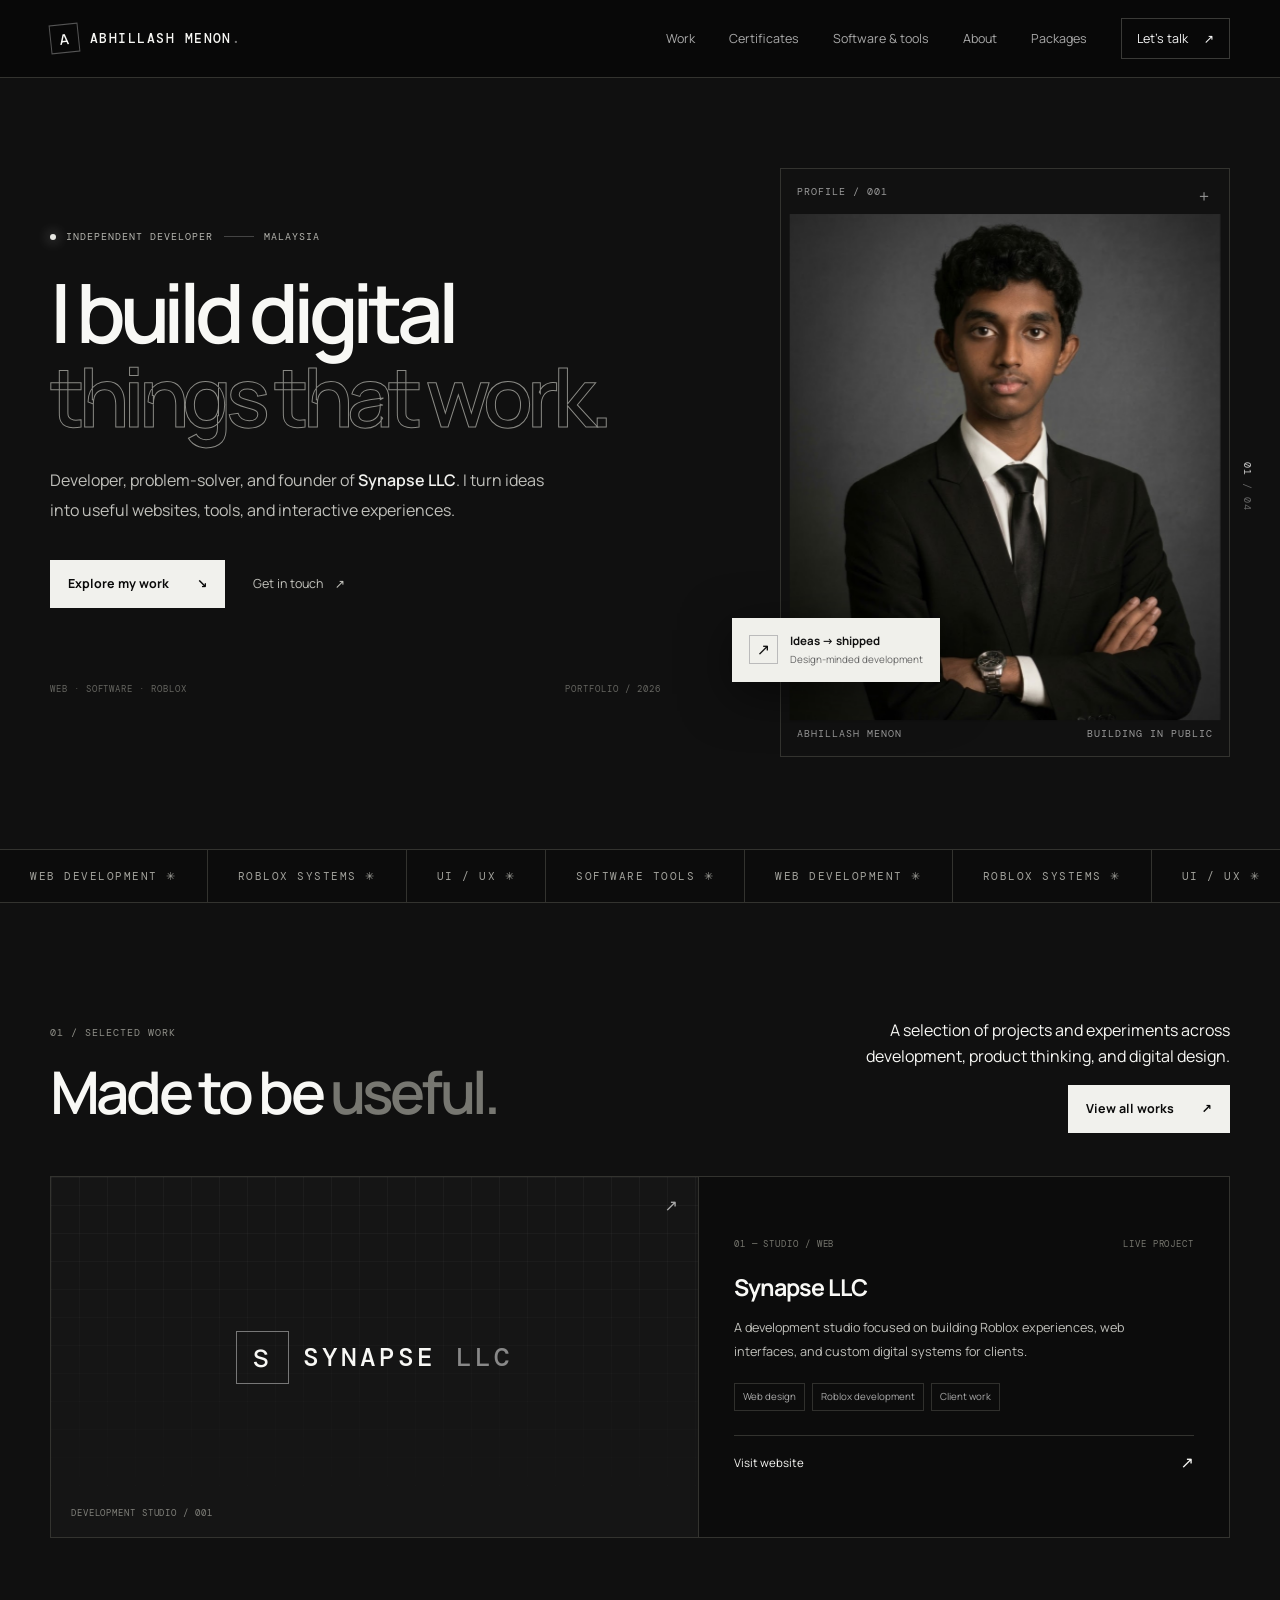
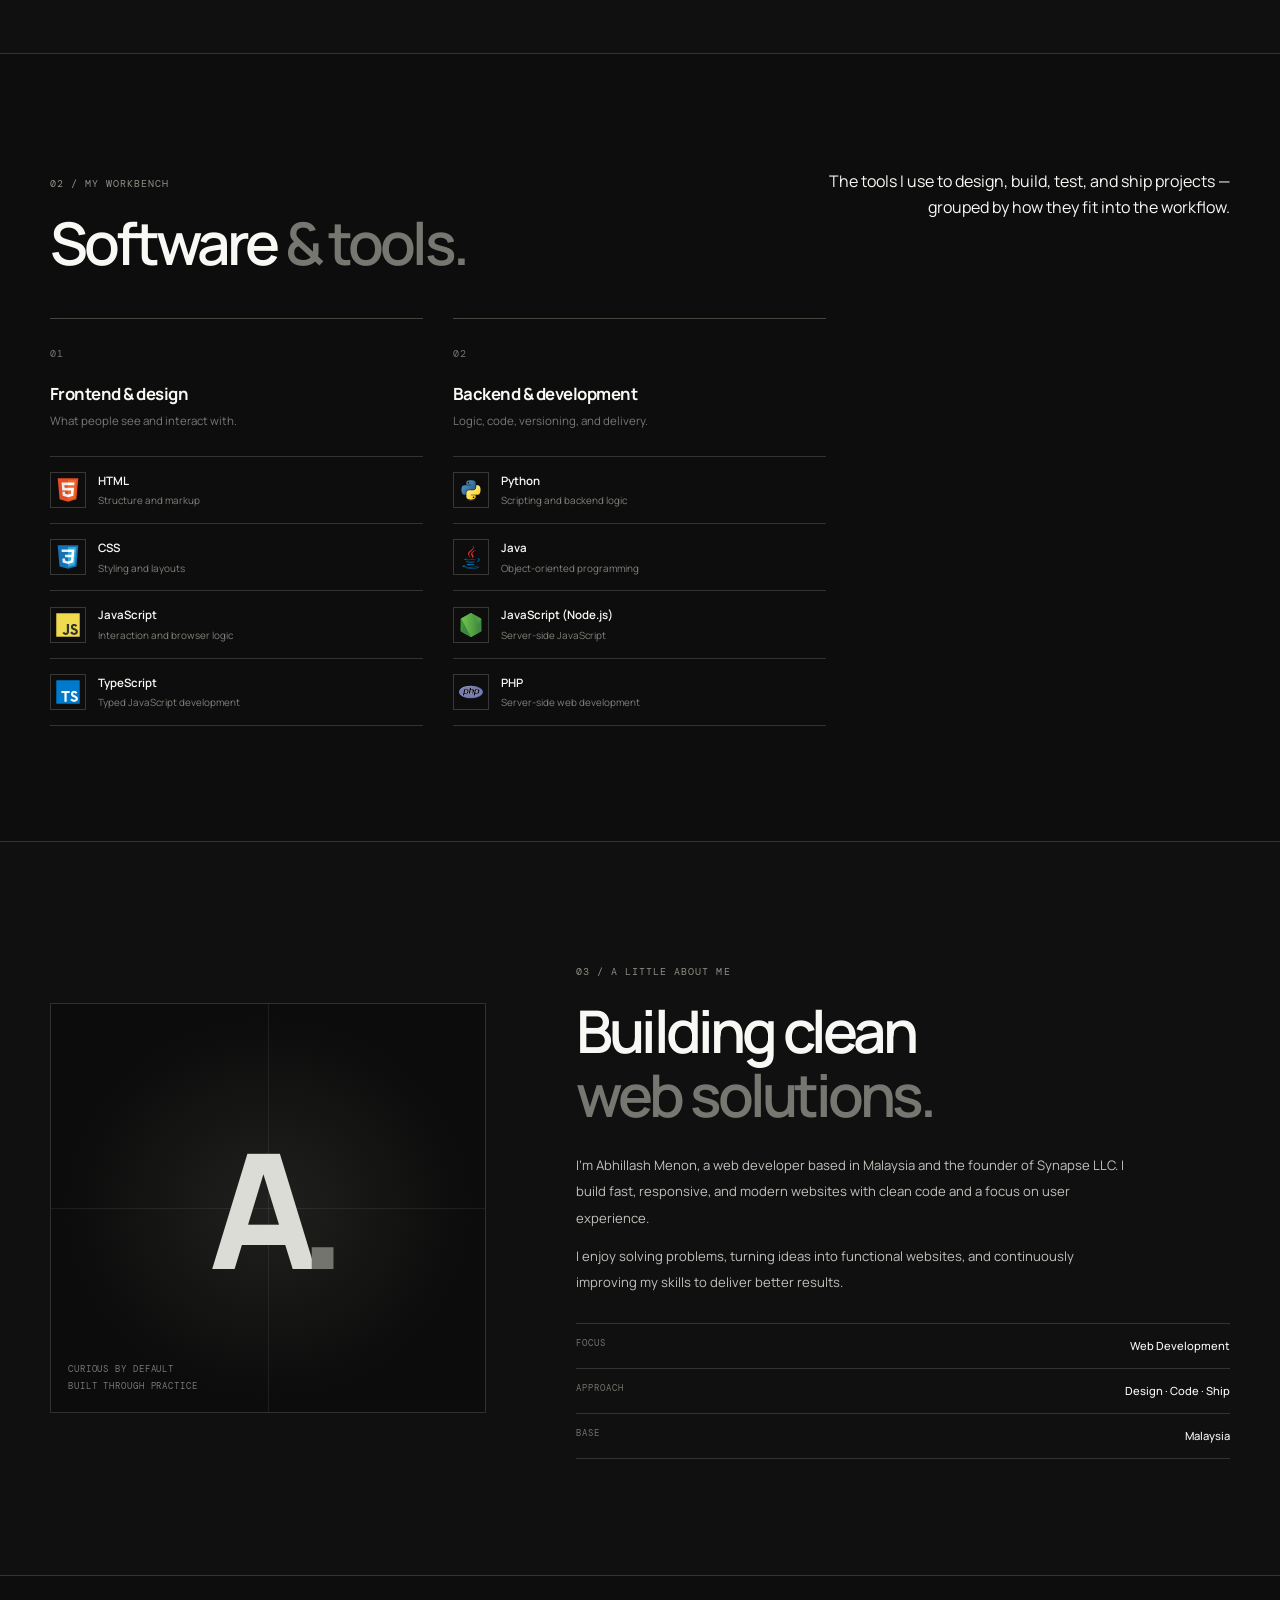
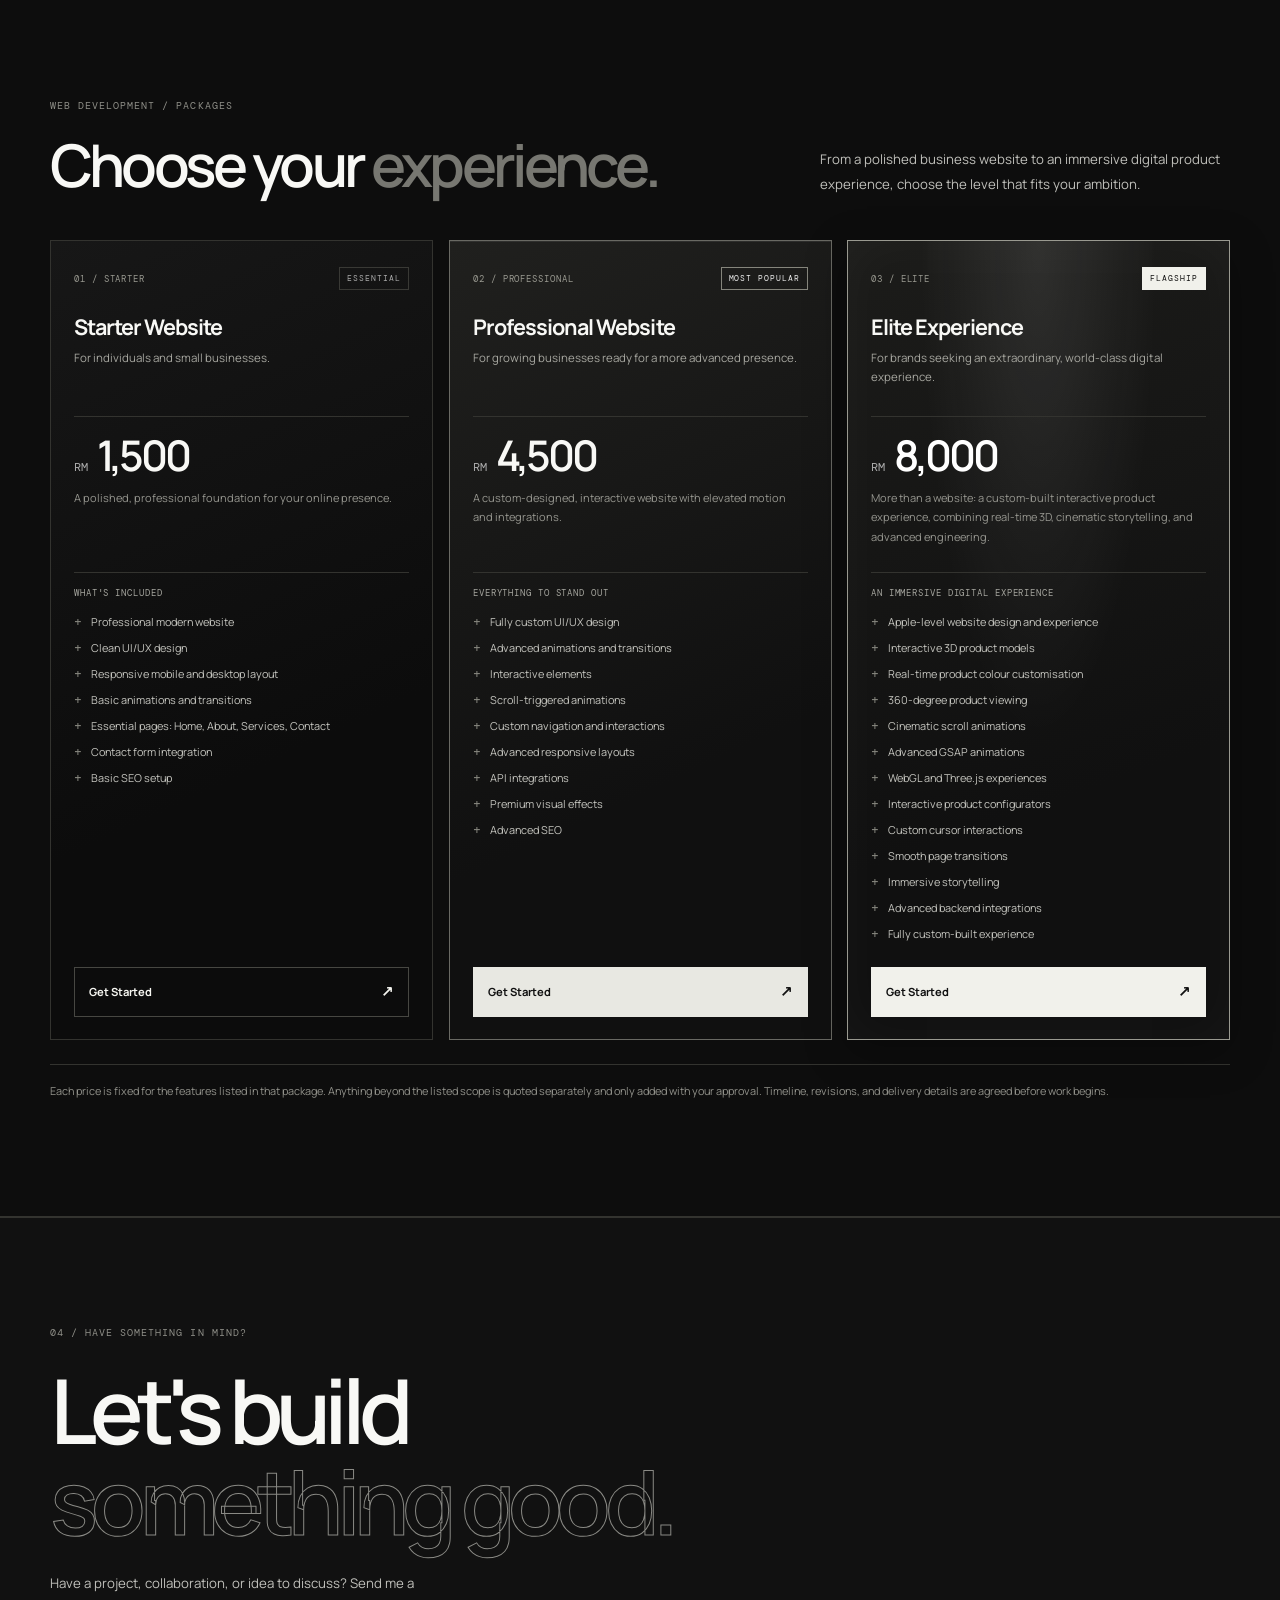
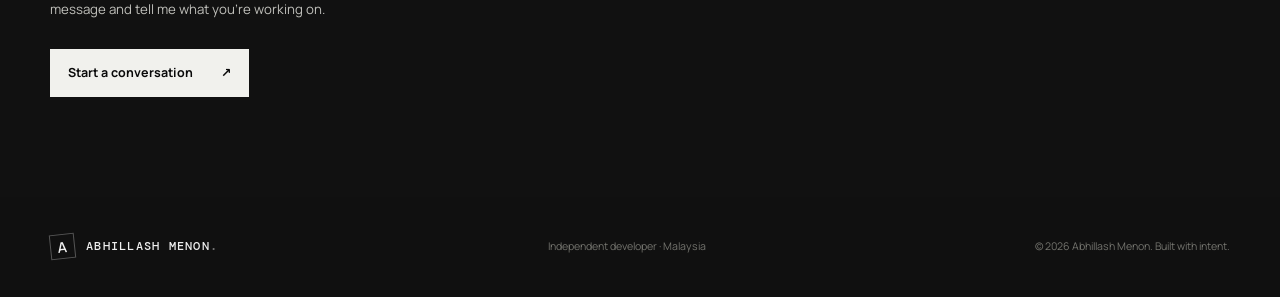
==== commit 36d4a958: "Add real tool icons and package scope terms Co-authored-by: Copilot <223556219+Copilot@users.noreply" ====
--- a/abhillash-portfolio-git/index.html
+++ b/abhillash-portfolio-git/index.html
@@ -61,7 +61,6 @@
           <div class="project-info"><div class="project-meta"><span>01 — STUDIO / WEB</span><span>LIVE PROJECT</span></div><h3>Synapse LLC</h3><p>A development studio focused on building Roblox experiences, web interfaces, and custom digital systems for clients.</p><div class="tag-row"><span>Web design</span><span>Roblox development</span><span>Client work</span></div><a class="project-link" href="https://synapsellc.vercel.app/" target="_blank" rel="noreferrer">Visit website <span>↗</span></a></div>
         </article>
       </div>
-      <p class="project-note">Project descriptions are summaries. Add screenshots, repositories, and live demos as each project becomes ready to showcase.</p>
     </section>
 
     <section class="section tools-section" id="tools">
@@ -70,17 +69,17 @@
         <div class="tool-columns" style="justify-content: center;">
           <div class="tool-column" data-animate>
             <div class="column-head"><span>01</span><h3>Frontend &amp; design</h3><p>What people see and interact with.</p></div><div class="tool-list">
-            <div class="tool-item"><span class="tool-symbol"><span class="material-symbols-outlined">html</span></span><div><strong>HTML</strong><small>Structure and markup</small></div></div>
-            <div class="tool-item"><span class="tool-symbol"><span class="material-symbols-outlined">css</span></span><div><strong>CSS</strong><small>Styling and layouts</small></div></div>
-            <div class="tool-item"><span class="tool-symbol"><span class="material-symbols-outlined">javascript</span></span><div><strong>JavaScript</strong><small>Interaction and browser logic</small></div></div>
-            <div class="tool-item"><span class="tool-symbol"><span class="material-symbols-outlined">code</span></span><div><strong>TypeScript</strong><small>Typed JavaScript development</small></div></div>
+            <div class="tool-item"><span class="tool-symbol"><img class="tool-icon" src="assets/icons/html5.svg" alt="" aria-hidden="true"></span><div><strong>HTML</strong><small>Structure and markup</small></div></div>
+            <div class="tool-item"><span class="tool-symbol"><img class="tool-icon" src="assets/icons/css3.svg" alt="" aria-hidden="true"></span><div><strong>CSS</strong><small>Styling and layouts</small></div></div>
+            <div class="tool-item"><span class="tool-symbol"><img class="tool-icon" src="assets/icons/javascript.svg" alt="" aria-hidden="true"></span><div><strong>JavaScript</strong><small>Interaction and browser logic</small></div></div>
+            <div class="tool-item"><span class="tool-symbol"><img class="tool-icon" src="assets/icons/typescript.svg" alt="" aria-hidden="true"></span><div><strong>TypeScript</strong><small>Typed JavaScript development</small></div></div>
           </div></div>
           <div class="tool-column" data-animate>
             <div class="column-head"><span>02</span><h3>Backend &amp; development</h3><p>Logic, code, versioning, and delivery.</p></div><div class="tool-list">
-            <div class="tool-item"><span class="tool-symbol"><span class="material-symbols-outlined">code_blocks</span></span><div><strong>Python</strong><small>Scripting and backend logic</small></div></div>
-            <div class="tool-item"><span class="tool-symbol"><span class="material-symbols-outlined">coffee</span></span><div><strong>Java</strong><small>Object-oriented programming</small></div></div>
-            <div class="tool-item"><span class="tool-symbol"><span class="material-symbols-outlined">javascript</span></span><div><strong>JavaScript (Node.js)</strong><small>Server-side JavaScript</small></div></div>
-            <div class="tool-item"><span class="tool-symbol"><span class="material-symbols-outlined">php</span></span><div><strong>PHP</strong><small>Server-side web development</small></div></div>
+            <div class="tool-item"><span class="tool-symbol"><img class="tool-icon" src="assets/icons/python.svg" alt="" aria-hidden="true"></span><div><strong>Python</strong><small>Scripting and backend logic</small></div></div>
+            <div class="tool-item"><span class="tool-symbol"><img class="tool-icon" src="assets/icons/java.svg" alt="" aria-hidden="true"></span><div><strong>Java</strong><small>Object-oriented programming</small></div></div>
+            <div class="tool-item"><span class="tool-symbol"><img class="tool-icon" src="assets/icons/nodejs.svg" alt="" aria-hidden="true"></span><div><strong>JavaScript (Node.js)</strong><small>Server-side JavaScript</small></div></div>
+            <div class="tool-item"><span class="tool-symbol"><img class="tool-icon" src="assets/icons/php.svg" alt="" aria-hidden="true"></span><div><strong>PHP</strong><small>Server-side web development</small></div></div>
           </div></div>
         </div>
       </div>
@@ -163,10 +162,11 @@
             <a class="package-cta" href="#contact" aria-label="Get started with the Elite Experience package">Get Started <span>↗</span></a>
           </article>
         </div>
+        <p class="package-terms">Each price is fixed for the features listed in that package. Anything beyond the listed scope is quoted separately and only added with your approval. Timeline, revisions, and delivery details are agreed before work begins.</p>
       </div>
     </section>
 
-    <section class="contact-section" id="contact"><div class="section-shell contact-inner" data-animate><span class="section-kicker">04 / HAVE SOMETHING IN MIND?</span><h2>Let's build<br><span class="outline-text">something good.</span></h2><p>Have a project, collaboration, or idea to discuss? Send me a message and tell me what you're working on.</p><a class="button button-light" href="mailto:abidiv7864@gmail.com?subject=Project%20enquiry">Start a conversation <span>↗</span></a><span class="contact-footnote">Replace the placeholder email with your preferred public contact address before publishing.</span></div></section>
+    <section class="contact-section" id="contact"><div class="section-shell contact-inner" data-animate><span class="section-kicker">04 / HAVE SOMETHING IN MIND?</span><h2>Let's build<br><span class="outline-text">something good.</span></h2><p>Have a project, collaboration, or idea to discuss? Send me a message and tell me what you're working on.</p><a class="button button-light" href="mailto:abidiv7864@gmail.com?subject=Project%20enquiry">Start a conversation <span>↗</span></a></div></section>
   </main>
 
   <footer class="site-footer"><a class="wordmark" href="#home"><span class="mark">A</span><span>ABHILLASH MENON<span class="dot">.</span></span></a><span>Independent developer · Malaysia</span><span>© <span id="year">2026</span> Abhillash Menon. Built with intent.</span></footer>
--- a/abhillash-portfolio-git/css/styles.css
+++ b/abhillash-portfolio-git/css/styles.css
@@ -44,3 +44,5 @@
 @media(max-width:900px){.package-grid{grid-template-columns:repeat(2,minmax(0,1fr))}}
 @media(max-width:650px){.package-grid{grid-template-columns:1fr}.package-card{padding:24px 20px 20px}.package-audience,.package-summary{min-height:0}}
 @media(prefers-reduced-motion:reduce){.package-card,.package-cta{transition:none}.package-card:hover{transform:none}}
+.tool-icon{width:24px;height:24px;object-fit:contain;display:block}
+.package-terms{margin-top:24px;padding-top:16px;border-top:1px solid var(--line);color:#92928b;font-size:.68rem;line-height:1.8}
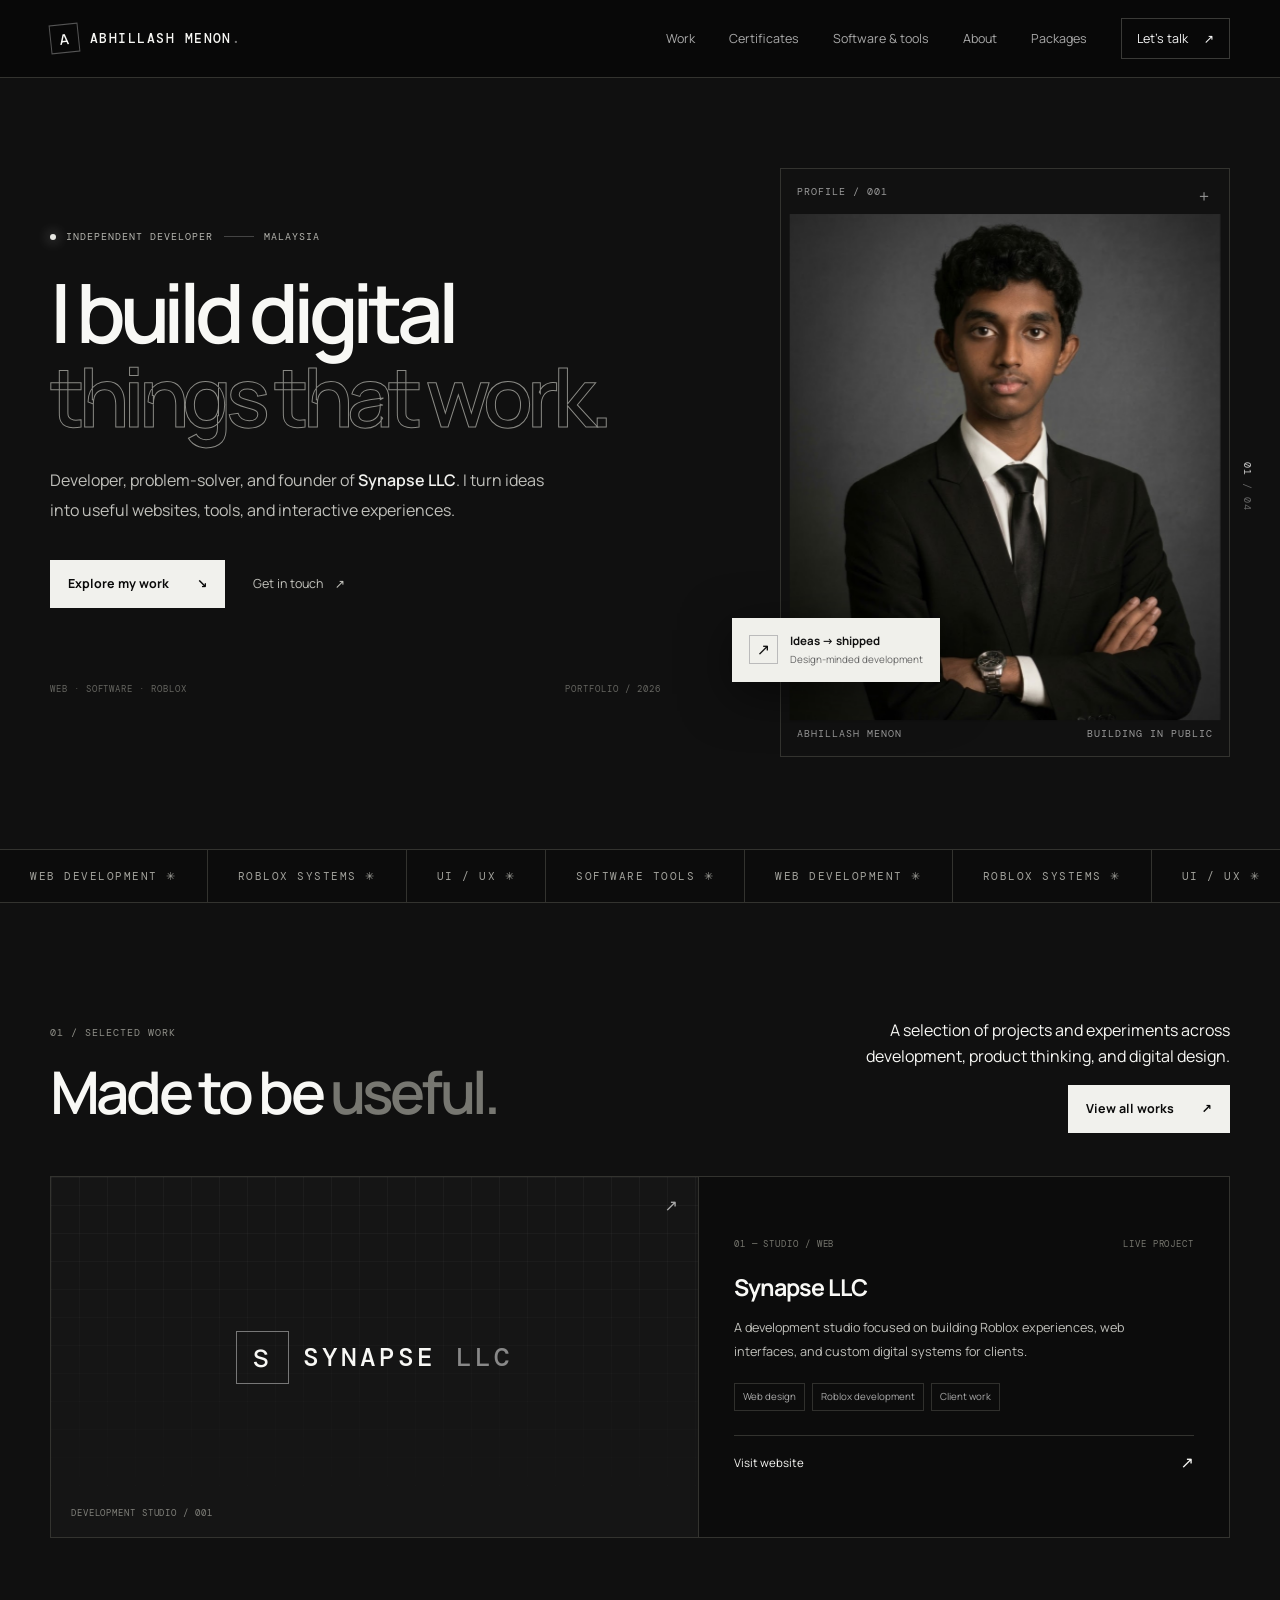
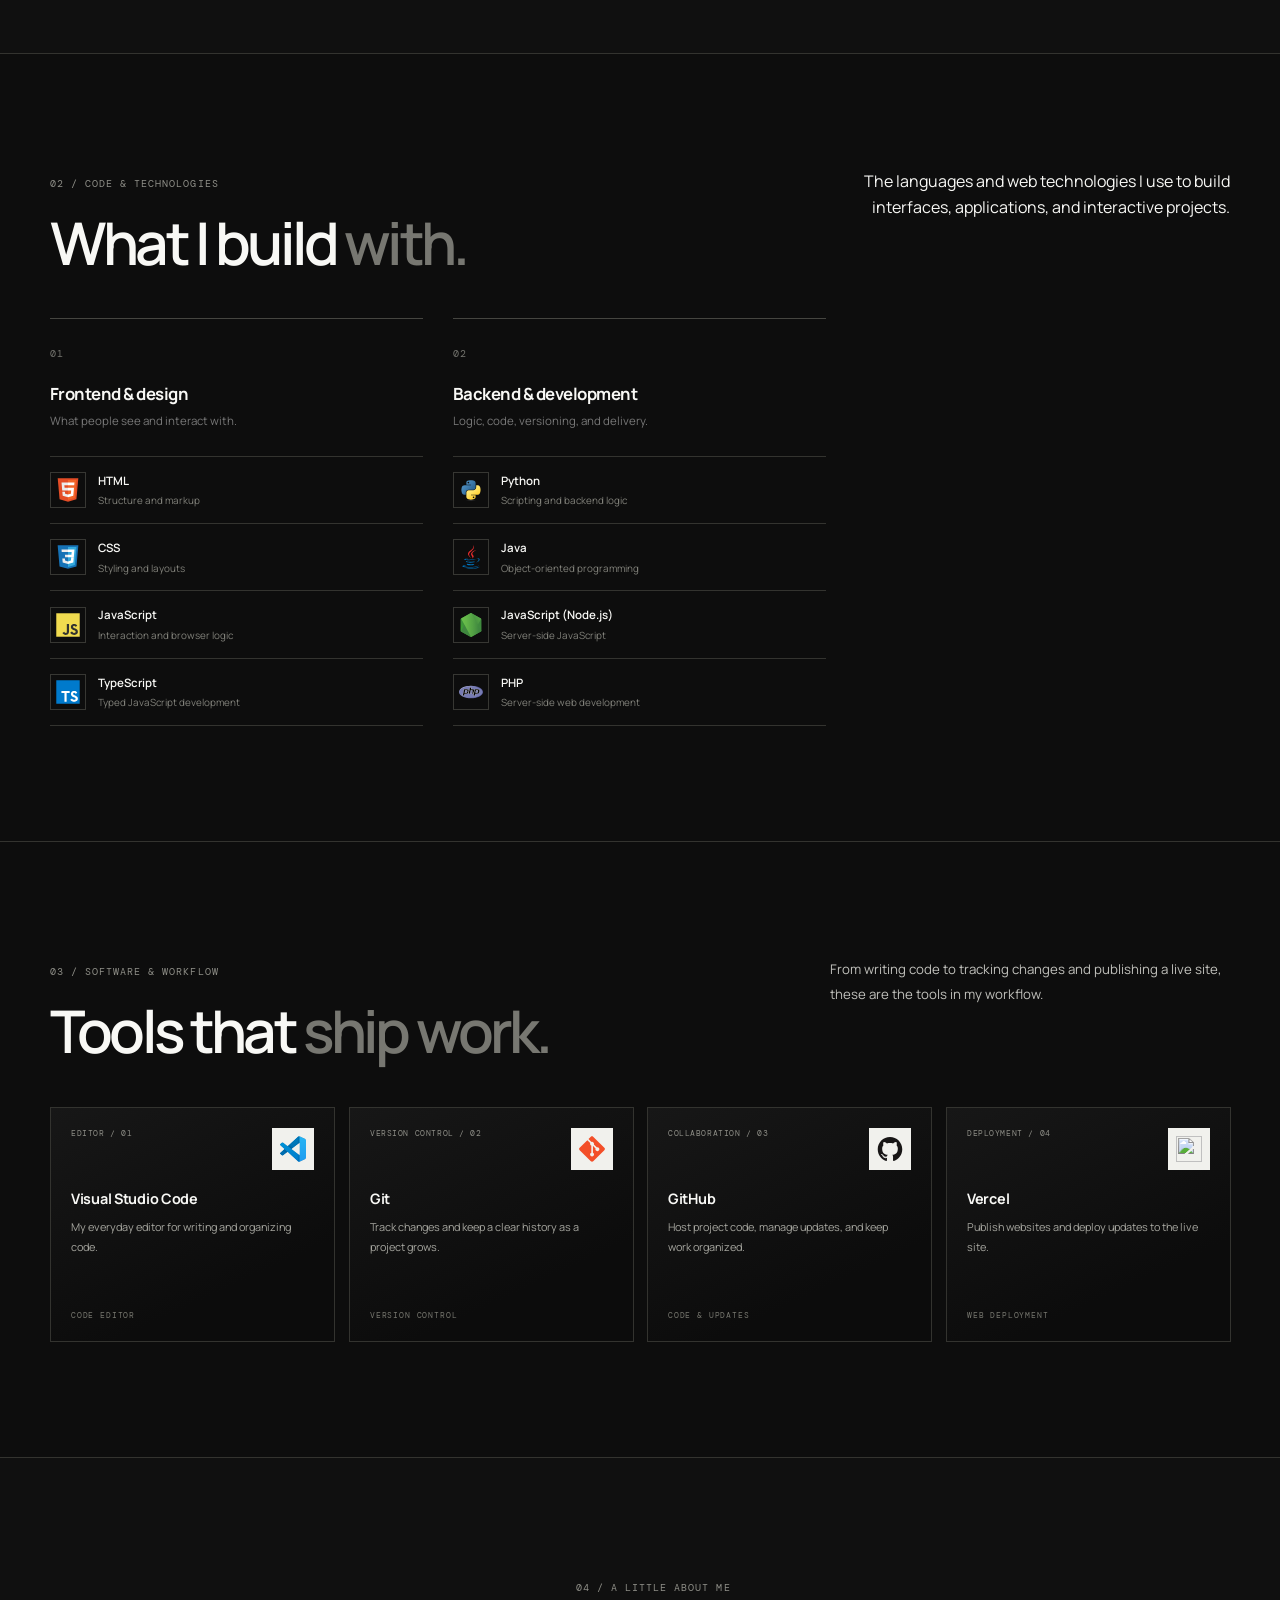
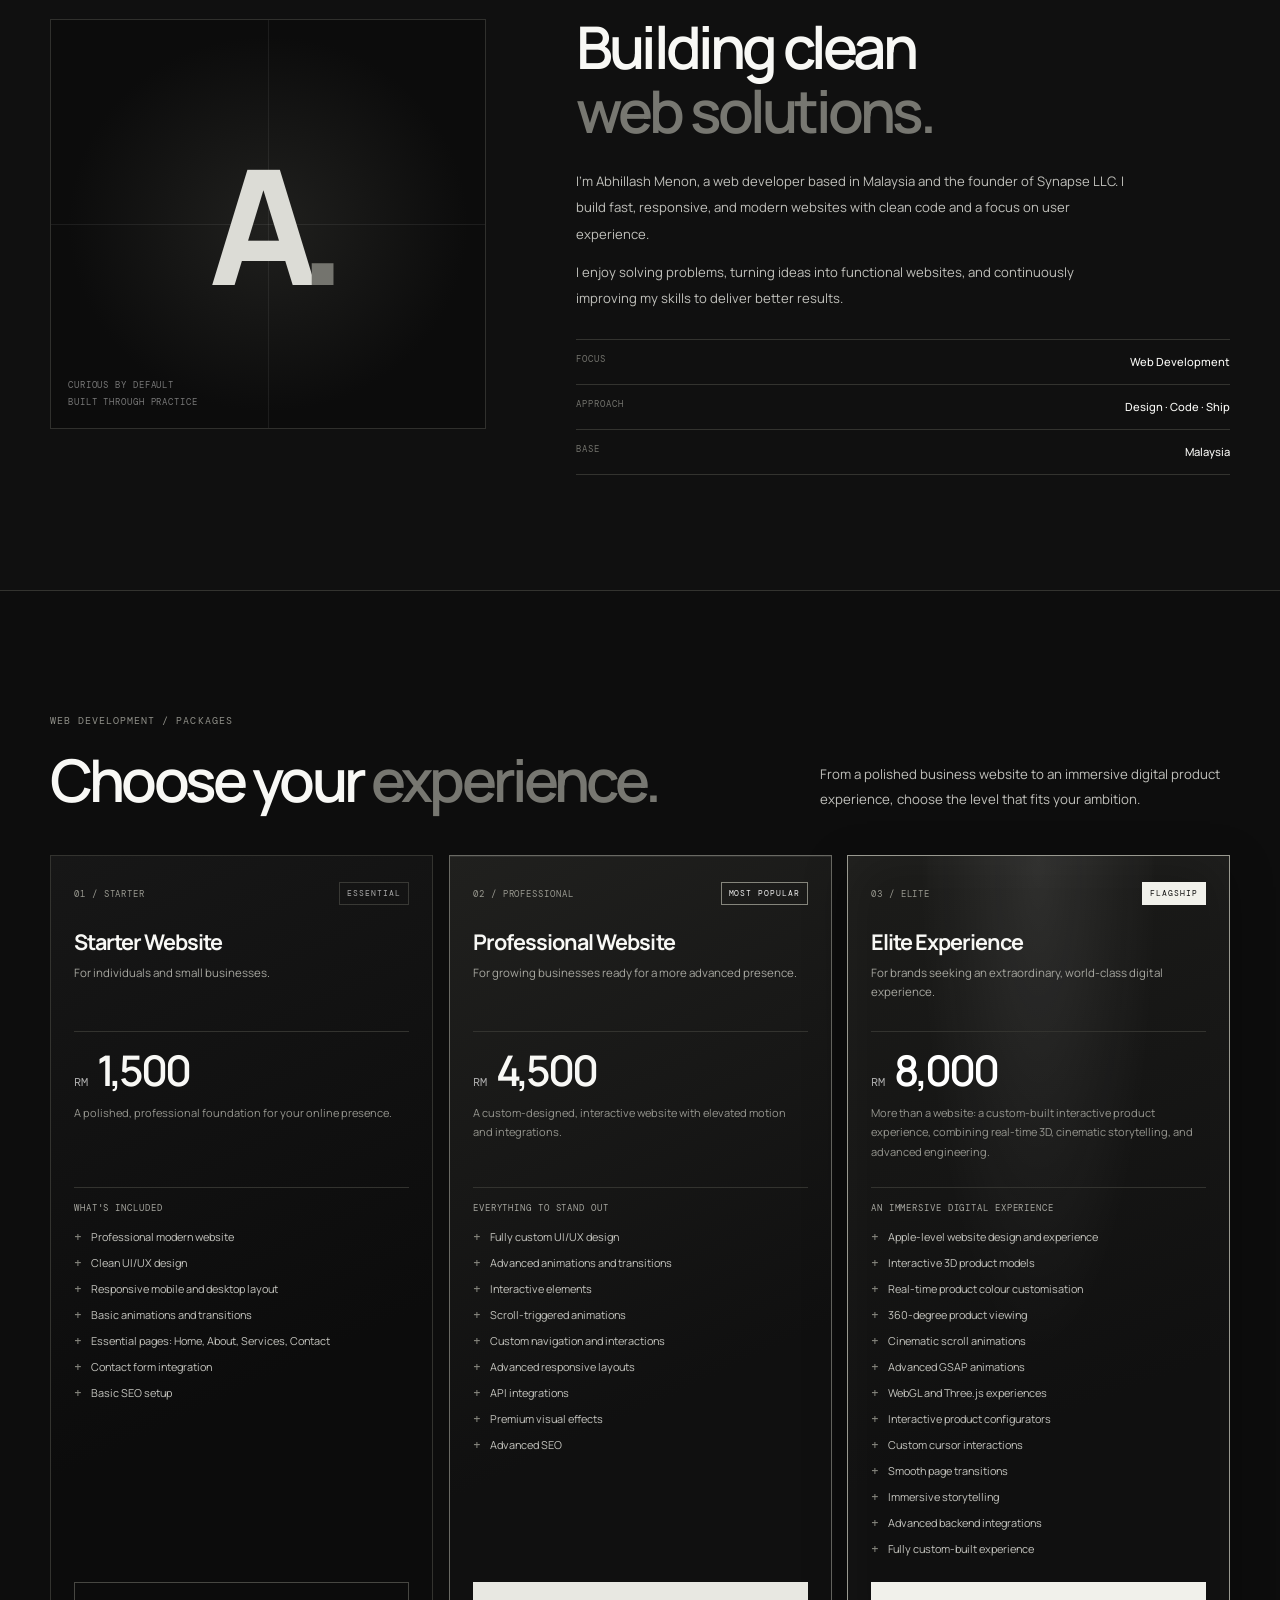
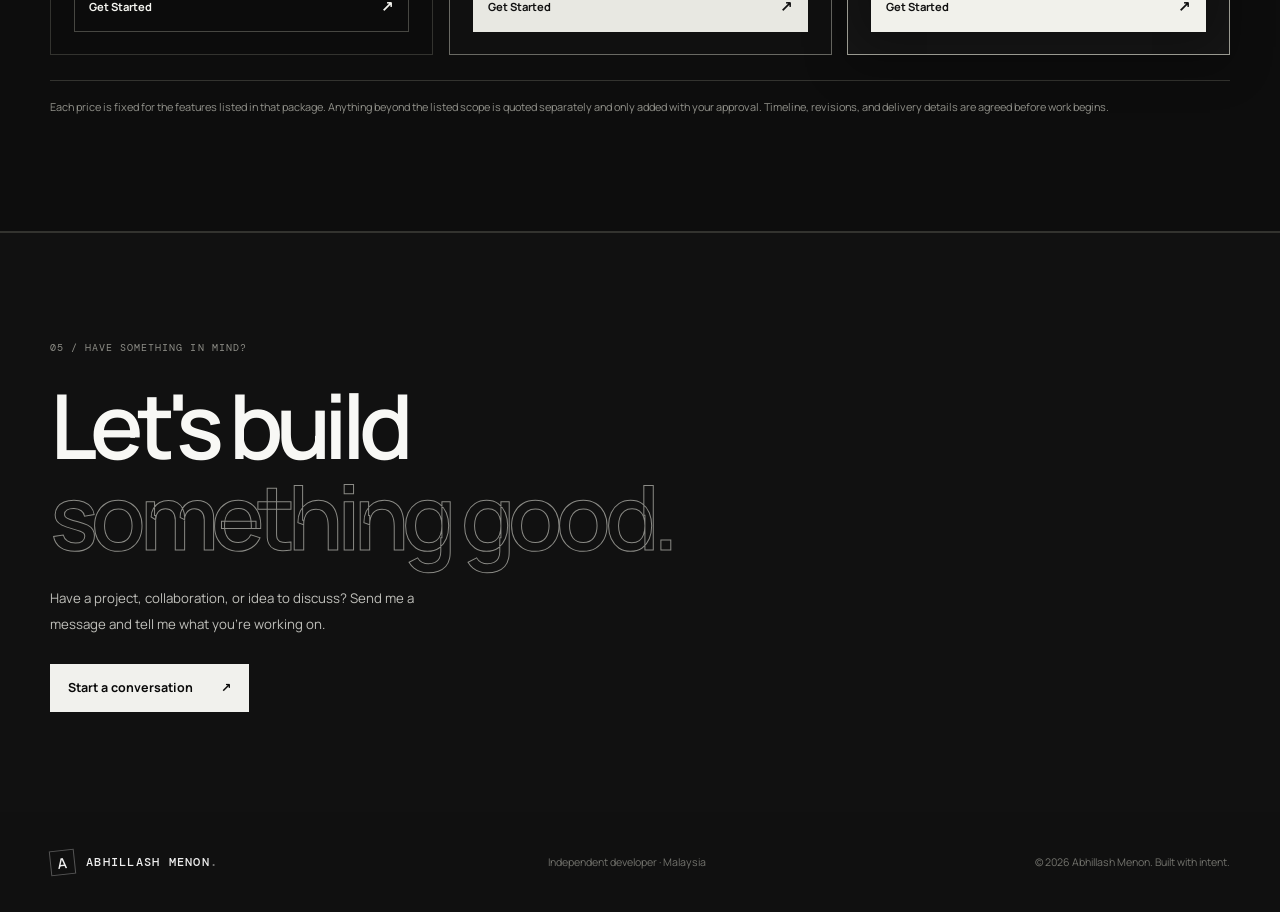
==== commit e9c407f4: "Add software and workflow section Co-authored-by: Copilot <223556219+Copilot@users.noreply.github.co" ====
--- a/abhillash-portfolio-git/index.html
+++ b/abhillash-portfolio-git/index.html
@@ -63,9 +63,9 @@
       </div>
     </section>
 
-    <section class="section tools-section" id="tools">
+    <section class="section tools-section" id="stack">
       <div class="section-shell">
-        <div class="section-heading" data-animate style="display:flex;align-items:flex-start;justify-content:space-between;gap:40px;flex-wrap:wrap"><div><span class="section-kicker">02 / MY WORKBENCH</span><h2>Software <span class="muted-title">&amp; tools.</span></h2></div><div style="text-align:right;max-width:420px"><p>The tools I use to design, build, test, and ship projects — grouped by how they fit into the workflow.</p></div></div>
+        <div class="section-heading" data-animate style="display:flex;align-items:flex-start;justify-content:space-between;gap:40px;flex-wrap:wrap"><div><span class="section-kicker">02 / CODE &amp; TECHNOLOGIES</span><h2>What I build <span class="muted-title">with.</span></h2></div><div style="text-align:right;max-width:420px"><p>The languages and web technologies I use to build interfaces, applications, and interactive projects.</p></div></div>
         <div class="tool-columns" style="justify-content: center;">
           <div class="tool-column" data-animate>
             <div class="column-head"><span>01</span><h3>Frontend &amp; design</h3><p>What people see and interact with.</p></div><div class="tool-list">
@@ -85,9 +85,44 @@
       </div>
     </section>
 
+    <section class="section software-section" id="tools">
+      <div class="section-shell">
+        <div class="section-heading software-heading" data-animate>
+          <div><span class="section-kicker">03 / SOFTWARE &amp; WORKFLOW</span><h2>Tools that <span class="muted-title">ship work.</span></h2></div>
+          <p>From writing code to tracking changes and publishing a live site, these are the tools in my workflow.</p>
+        </div>
+        <div class="software-grid">
+          <article class="software-card" data-animate>
+            <div class="software-card-top"><span>EDITOR / 01</span><span class="software-icon"><img src="assets/icons/vscode.svg" alt="" aria-hidden="true"></span></div>
+            <h3>Visual Studio Code</h3>
+            <p>My everyday editor for writing and organizing code.</p>
+            <span class="software-role">CODE EDITOR</span>
+          </article>
+          <article class="software-card" data-animate>
+            <div class="software-card-top"><span>VERSION CONTROL / 02</span><span class="software-icon"><img src="assets/icons/git.svg" alt="" aria-hidden="true"></span></div>
+            <h3>Git</h3>
+            <p>Track changes and keep a clear history as a project grows.</p>
+            <span class="software-role">VERSION CONTROL</span>
+          </article>
+          <article class="software-card" data-animate>
+            <div class="software-card-top"><span>COLLABORATION / 03</span><span class="software-icon"><img src="assets/icons/github.svg" alt="" aria-hidden="true"></span></div>
+            <h3>GitHub</h3>
+            <p>Host project code, manage updates, and keep work organized.</p>
+            <span class="software-role">CODE &amp; UPDATES</span>
+          </article>
+          <article class="software-card" data-animate>
+            <div class="software-card-top"><span>DEPLOYMENT / 04</span><span class="software-icon"><img src="assets/icons/vercel.svg" alt="" aria-hidden="true"></span></div>
+            <h3>Vercel</h3>
+            <p>Publish websites and deploy updates to the live site.</p>
+            <span class="software-role">WEB DEPLOYMENT</span>
+          </article>
+        </div>
+      </div>
+    </section>
+
     <section class="section section-shell about-section" id="about">
       <div class="about-visual" data-animate><div class="about-monogram">A<span>.</span></div><span class="about-stamp">CURIOUS BY DEFAULT<br>BUILT THROUGH PRACTICE</span></div>
-        <div class="about-copy" data-animate><span class="section-kicker">03 / A LITTLE ABOUT ME</span><h2>Building clean<br><span class="muted-title">web solutions.</span></h2><p>I’m Abhillash Menon, a web developer based in Malaysia and the founder of Synapse LLC. I build fast, responsive, and modern websites with clean code and a focus on user experience.</p><p>I enjoy solving problems, turning ideas into functional websites, and continuously improving my skills to deliver better results.</p><div class="about-facts"><div><span>FOCUS</span><strong>Web Development</strong></div><div><span>APPROACH</span><strong>Design · Code · Ship</strong></div><div><span>BASE</span><strong>Malaysia</strong></div></div></div>
+        <div class="about-copy" data-animate><span class="section-kicker">04 / A LITTLE ABOUT ME</span><h2>Building clean<br><span class="muted-title">web solutions.</span></h2><p>I’m Abhillash Menon, a web developer based in Malaysia and the founder of Synapse LLC. I build fast, responsive, and modern websites with clean code and a focus on user experience.</p><p>I enjoy solving problems, turning ideas into functional websites, and continuously improving my skills to deliver better results.</p><div class="about-facts"><div><span>FOCUS</span><strong>Web Development</strong></div><div><span>APPROACH</span><strong>Design · Code · Ship</strong></div><div><span>BASE</span><strong>Malaysia</strong></div></div></div>
     </section>
 
     <section class="section packages-section" id="packages">
@@ -166,7 +201,7 @@
       </div>
     </section>
 
-    <section class="contact-section" id="contact"><div class="section-shell contact-inner" data-animate><span class="section-kicker">04 / HAVE SOMETHING IN MIND?</span><h2>Let's build<br><span class="outline-text">something good.</span></h2><p>Have a project, collaboration, or idea to discuss? Send me a message and tell me what you're working on.</p><a class="button button-light" href="mailto:abidiv7864@gmail.com?subject=Project%20enquiry">Start a conversation <span>↗</span></a></div></section>
+    <section class="contact-section" id="contact"><div class="section-shell contact-inner" data-animate><span class="section-kicker">05 / HAVE SOMETHING IN MIND?</span><h2>Let's build<br><span class="outline-text">something good.</span></h2><p>Have a project, collaboration, or idea to discuss? Send me a message and tell me what you're working on.</p><a class="button button-light" href="mailto:abidiv7864@gmail.com?subject=Project%20enquiry">Start a conversation <span>↗</span></a></div></section>
   </main>
 
   <footer class="site-footer"><a class="wordmark" href="#home"><span class="mark">A</span><span>ABHILLASH MENON<span class="dot">.</span></span></a><span>Independent developer · Malaysia</span><span>© <span id="year">2026</span> Abhillash Menon. Built with intent.</span></footer>
--- a/abhillash-portfolio-git/css/styles.css
+++ b/abhillash-portfolio-git/css/styles.css
@@ -46,3 +46,18 @@
 @media(prefers-reduced-motion:reduce){.package-card,.package-cta{transition:none}.package-card:hover{transform:none}}
 .tool-icon{width:24px;height:24px;object-fit:contain;display:block}
 .package-terms{margin-top:24px;padding-top:16px;border-top:1px solid var(--line);color:#92928b;font-size:.68rem;line-height:1.8}
+.software-section{background:#0d0d0d;border-bottom:1px solid var(--line)}
+.software-heading{align-items:flex-start}
+.software-heading>p{max-width:400px}
+.software-grid{display:grid;grid-template-columns:repeat(4,minmax(0,1fr));gap:14px}
+.software-card{min-width:0;min-height:235px;display:flex;flex-direction:column;padding:20px;border:1px solid #33332f;background:linear-gradient(155deg,#171717,#0c0c0c 72%);transition:border-color .2s,transform .2s}
+.software-card:hover{transform:translateY(-3px);border-color:#686862}
+.software-card-top{display:flex;justify-content:space-between;align-items:flex-start;gap:8px;color:#8e8e87;font: .52rem var(--mono);letter-spacing:.07em}
+.software-icon{width:42px;height:42px;flex:none;display:grid;place-items:center;background:#f1f1ed}
+.software-icon img{width:26px;height:26px;object-fit:contain}
+.software-card h3{margin-top:19px;font-size:.9rem;line-height:1.4;letter-spacing:-.02em}
+.software-card p{margin-top:8px;color:#a6a69f;font-size:.68rem;line-height:1.8}
+.software-role{margin-top:auto;padding-top:17px;color:#77776f;font: .52rem var(--mono);letter-spacing:.1em}
+@media(max-width:900px){.software-grid{grid-template-columns:repeat(2,minmax(0,1fr))}}
+@media(max-width:650px){.software-card{min-height:220px;padding:16px}.software-card-top{font-size:.48rem}.software-icon{width:38px;height:38px}.software-icon img{width:24px;height:24px}}
+@media(prefers-reduced-motion:reduce){.software-card{transition:none}.software-card:hover{transform:none}}
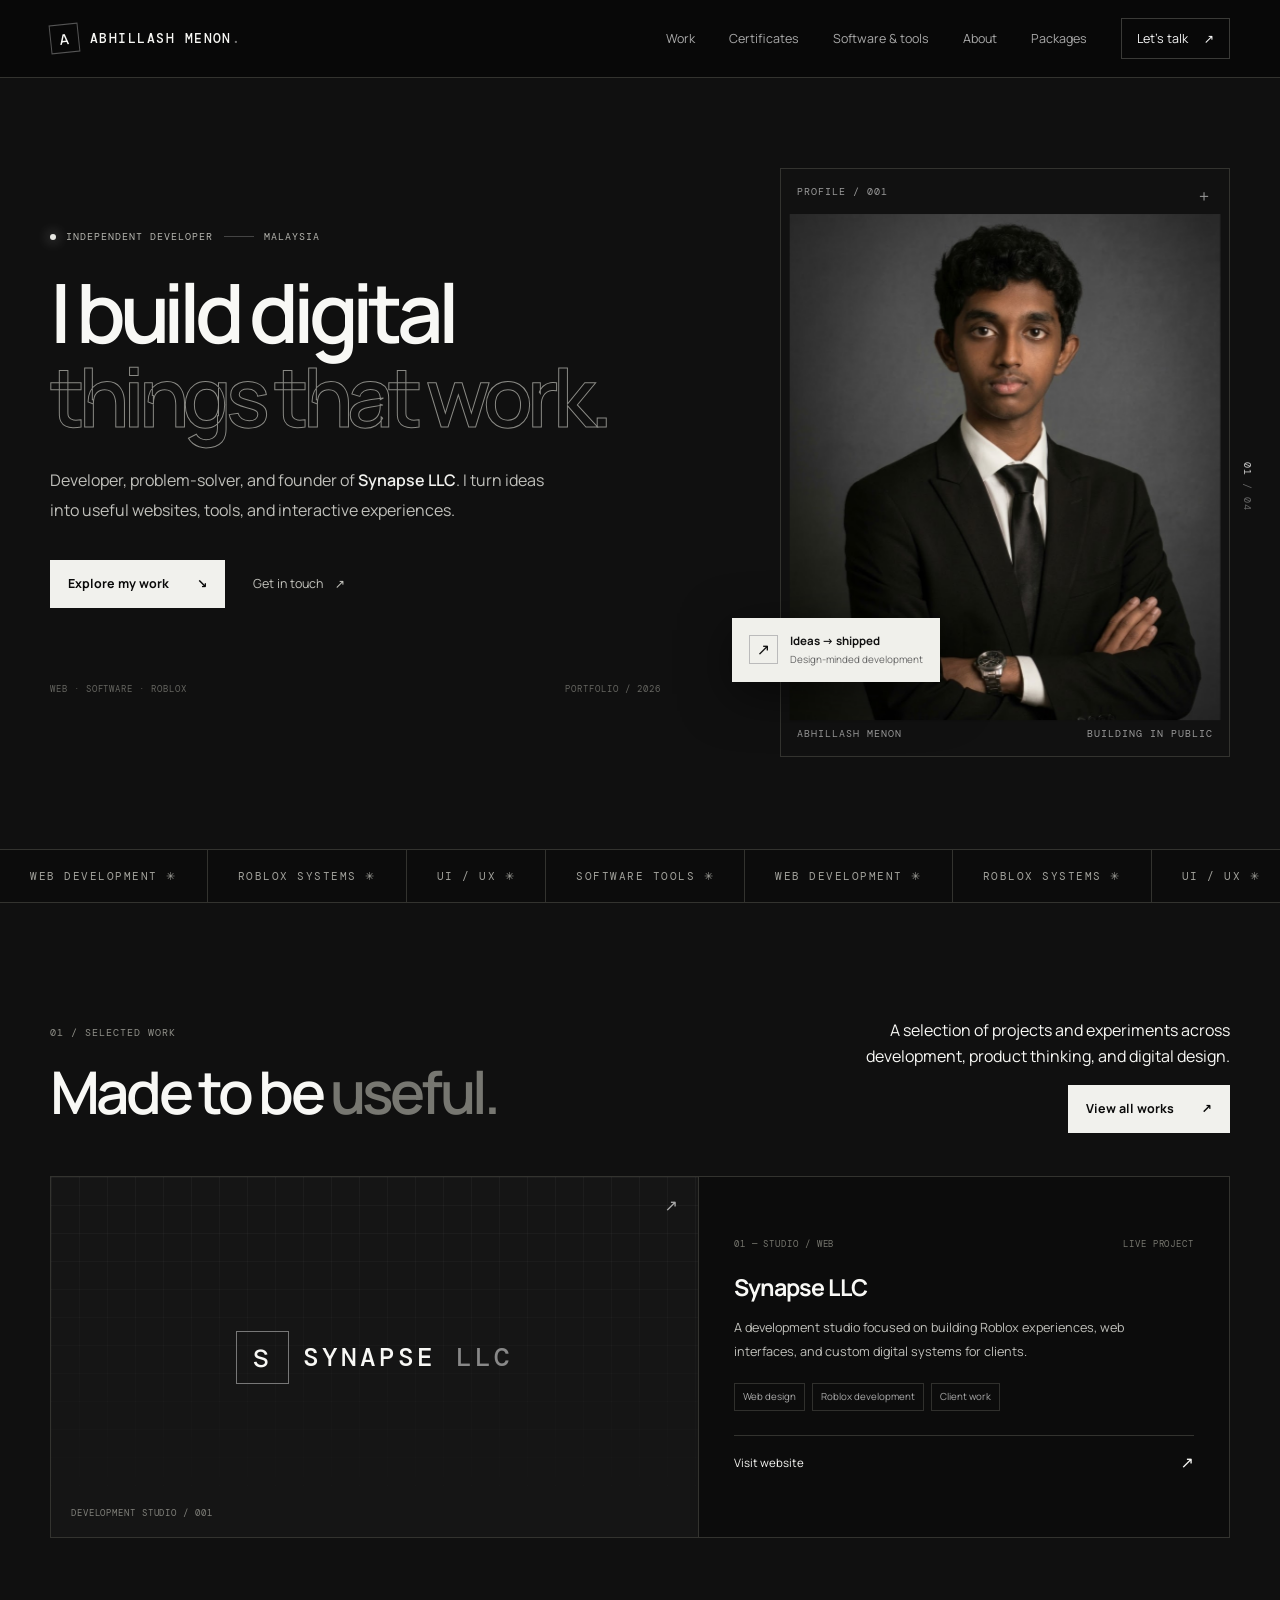
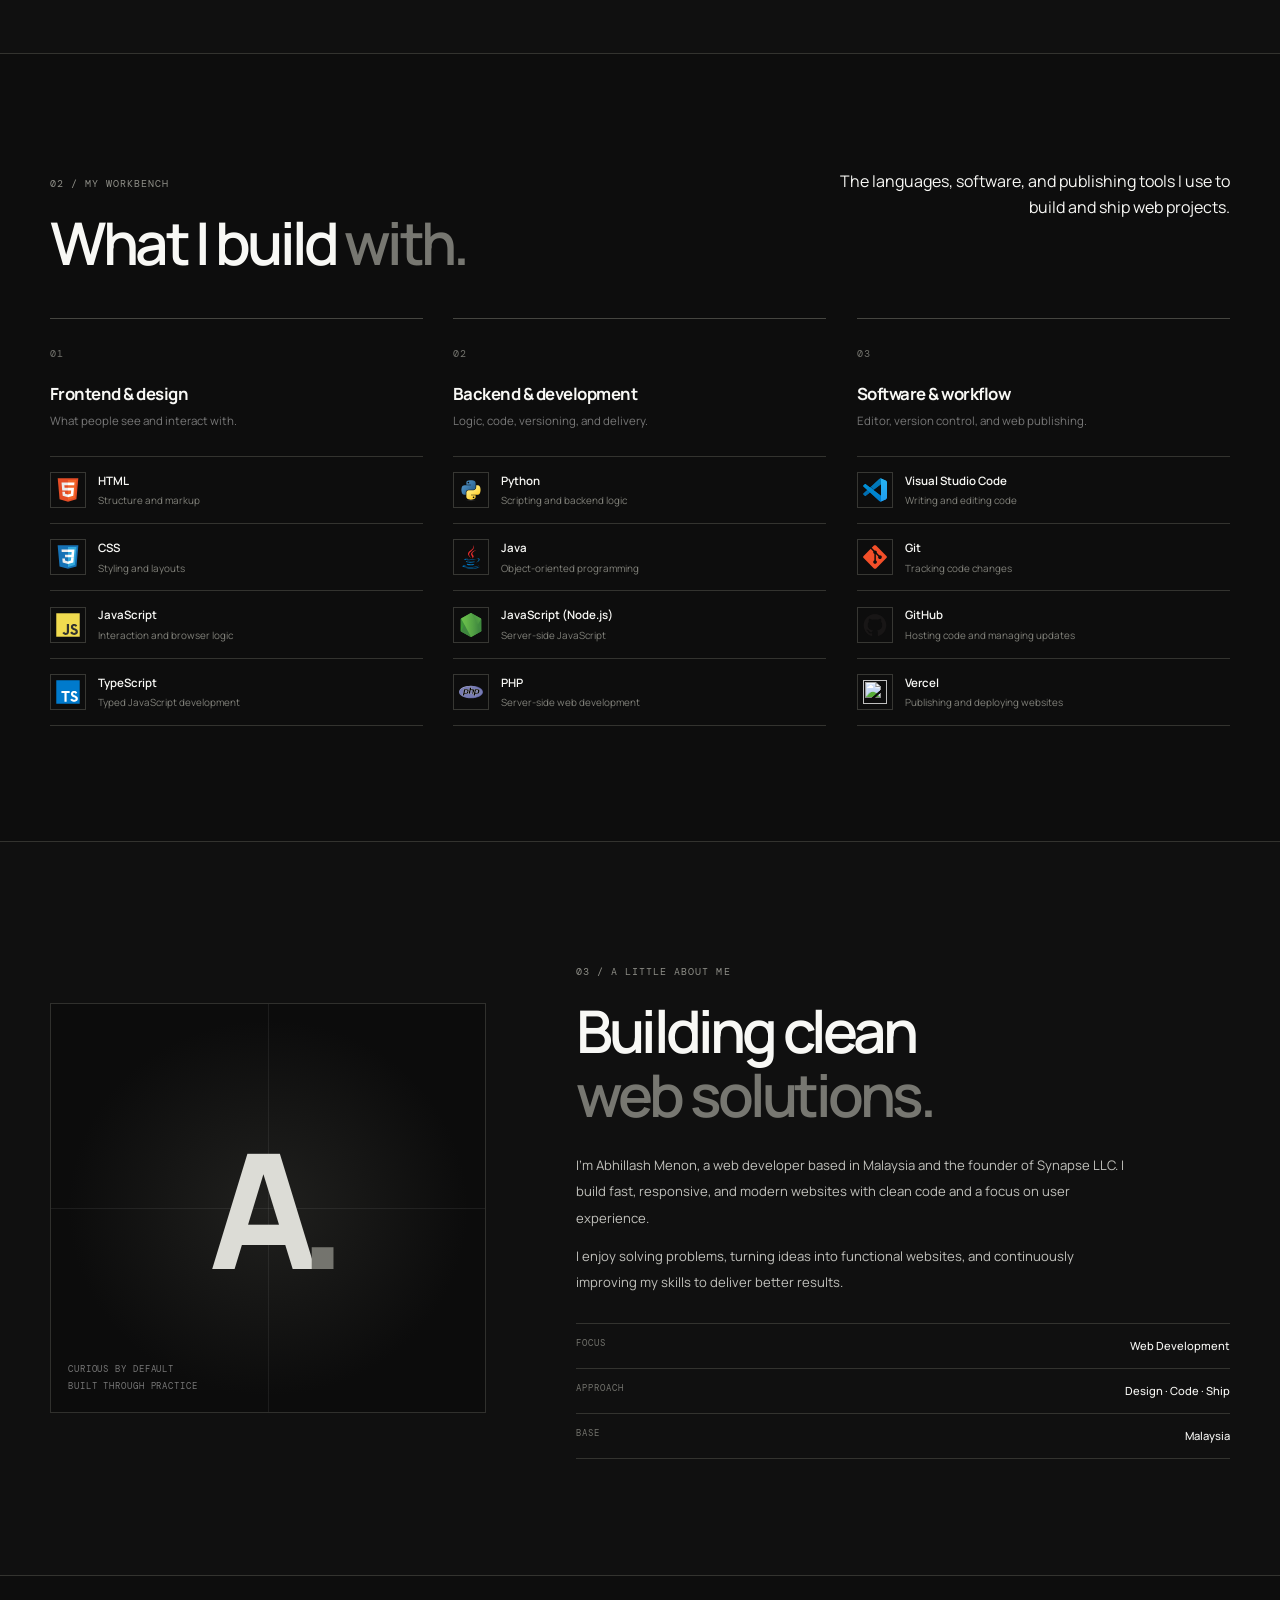
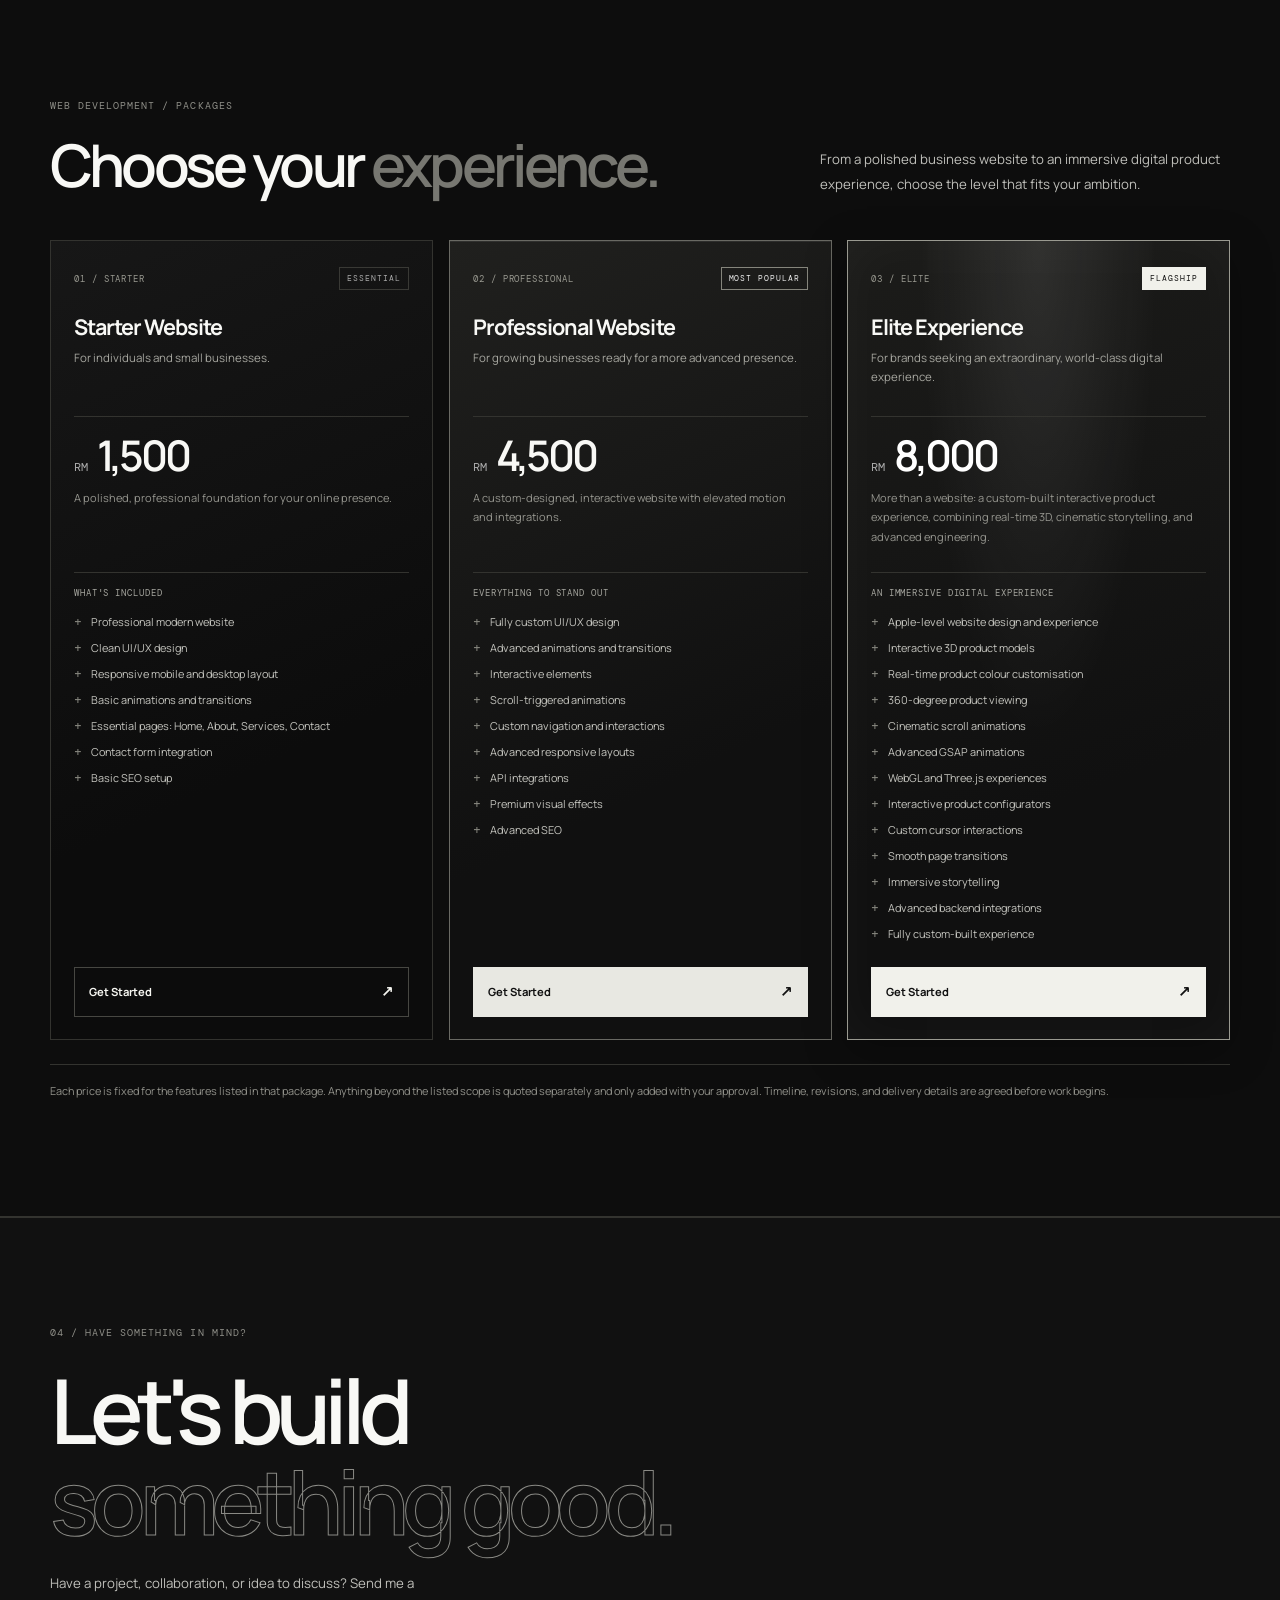
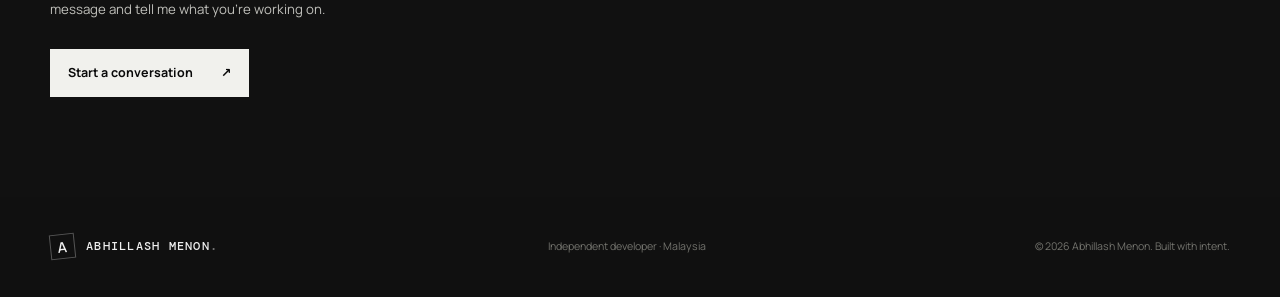
==== commit 5acf3e82: "Move software tools into workbench column Co-authored-by: Copilot <223556219+Copilot@users.noreply.g" ====
--- a/abhillash-portfolio-git/index.html
+++ b/abhillash-portfolio-git/index.html
@@ -63,9 +63,9 @@
       </div>
     </section>
 
-    <section class="section tools-section" id="stack">
+    <section class="section tools-section" id="tools">
       <div class="section-shell">
-        <div class="section-heading" data-animate style="display:flex;align-items:flex-start;justify-content:space-between;gap:40px;flex-wrap:wrap"><div><span class="section-kicker">02 / CODE &amp; TECHNOLOGIES</span><h2>What I build <span class="muted-title">with.</span></h2></div><div style="text-align:right;max-width:420px"><p>The languages and web technologies I use to build interfaces, applications, and interactive projects.</p></div></div>
+        <div class="section-heading" data-animate style="display:flex;align-items:flex-start;justify-content:space-between;gap:40px;flex-wrap:wrap"><div><span class="section-kicker">02 / MY WORKBENCH</span><h2>What I build <span class="muted-title">with.</span></h2></div><div style="text-align:right;max-width:420px"><p>The languages, software, and publishing tools I use to build and ship web projects.</p></div></div>
         <div class="tool-columns" style="justify-content: center;">
           <div class="tool-column" data-animate>
             <div class="column-head"><span>01</span><h3>Frontend &amp; design</h3><p>What people see and interact with.</p></div><div class="tool-list">
@@ -81,48 +81,20 @@
             <div class="tool-item"><span class="tool-symbol"><img class="tool-icon" src="assets/icons/nodejs.svg" alt="" aria-hidden="true"></span><div><strong>JavaScript (Node.js)</strong><small>Server-side JavaScript</small></div></div>
             <div class="tool-item"><span class="tool-symbol"><img class="tool-icon" src="assets/icons/php.svg" alt="" aria-hidden="true"></span><div><strong>PHP</strong><small>Server-side web development</small></div></div>
           </div></div>
-        </div>
-      </div>
-    </section>
-
-    <section class="section software-section" id="tools">
-      <div class="section-shell">
-        <div class="section-heading software-heading" data-animate>
-          <div><span class="section-kicker">03 / SOFTWARE &amp; WORKFLOW</span><h2>Tools that <span class="muted-title">ship work.</span></h2></div>
-          <p>From writing code to tracking changes and publishing a live site, these are the tools in my workflow.</p>
-        </div>
-        <div class="software-grid">
-          <article class="software-card" data-animate>
-            <div class="software-card-top"><span>EDITOR / 01</span><span class="software-icon"><img src="assets/icons/vscode.svg" alt="" aria-hidden="true"></span></div>
-            <h3>Visual Studio Code</h3>
-            <p>My everyday editor for writing and organizing code.</p>
-            <span class="software-role">CODE EDITOR</span>
-          </article>
-          <article class="software-card" data-animate>
-            <div class="software-card-top"><span>VERSION CONTROL / 02</span><span class="software-icon"><img src="assets/icons/git.svg" alt="" aria-hidden="true"></span></div>
-            <h3>Git</h3>
-            <p>Track changes and keep a clear history as a project grows.</p>
-            <span class="software-role">VERSION CONTROL</span>
-          </article>
-          <article class="software-card" data-animate>
-            <div class="software-card-top"><span>COLLABORATION / 03</span><span class="software-icon"><img src="assets/icons/github.svg" alt="" aria-hidden="true"></span></div>
-            <h3>GitHub</h3>
-            <p>Host project code, manage updates, and keep work organized.</p>
-            <span class="software-role">CODE &amp; UPDATES</span>
-          </article>
-          <article class="software-card" data-animate>
-            <div class="software-card-top"><span>DEPLOYMENT / 04</span><span class="software-icon"><img src="assets/icons/vercel.svg" alt="" aria-hidden="true"></span></div>
-            <h3>Vercel</h3>
-            <p>Publish websites and deploy updates to the live site.</p>
-            <span class="software-role">WEB DEPLOYMENT</span>
-          </article>
+          <div class="tool-column" data-animate>
+            <div class="column-head"><span>03</span><h3>Software &amp; workflow</h3><p>Editor, version control, and web publishing.</p></div><div class="tool-list">
+            <div class="tool-item"><span class="tool-symbol"><img class="tool-icon" src="assets/icons/vscode.svg" alt="" aria-hidden="true"></span><div><strong>Visual Studio Code</strong><small>Writing and editing code</small></div></div>
+            <div class="tool-item"><span class="tool-symbol"><img class="tool-icon" src="assets/icons/git.svg" alt="" aria-hidden="true"></span><div><strong>Git</strong><small>Tracking code changes</small></div></div>
+            <div class="tool-item"><span class="tool-symbol"><img class="tool-icon" src="assets/icons/github.svg" alt="" aria-hidden="true"></span><div><strong>GitHub</strong><small>Hosting code and managing updates</small></div></div>
+            <div class="tool-item"><span class="tool-symbol"><img class="tool-icon" src="assets/icons/vercel.svg" alt="" aria-hidden="true"></span><div><strong>Vercel</strong><small>Publishing and deploying websites</small></div></div>
+          </div></div>
         </div>
       </div>
     </section>
 
     <section class="section section-shell about-section" id="about">
       <div class="about-visual" data-animate><div class="about-monogram">A<span>.</span></div><span class="about-stamp">CURIOUS BY DEFAULT<br>BUILT THROUGH PRACTICE</span></div>
-        <div class="about-copy" data-animate><span class="section-kicker">04 / A LITTLE ABOUT ME</span><h2>Building clean<br><span class="muted-title">web solutions.</span></h2><p>I’m Abhillash Menon, a web developer based in Malaysia and the founder of Synapse LLC. I build fast, responsive, and modern websites with clean code and a focus on user experience.</p><p>I enjoy solving problems, turning ideas into functional websites, and continuously improving my skills to deliver better results.</p><div class="about-facts"><div><span>FOCUS</span><strong>Web Development</strong></div><div><span>APPROACH</span><strong>Design · Code · Ship</strong></div><div><span>BASE</span><strong>Malaysia</strong></div></div></div>
+        <div class="about-copy" data-animate><span class="section-kicker">03 / A LITTLE ABOUT ME</span><h2>Building clean<br><span class="muted-title">web solutions.</span></h2><p>I’m Abhillash Menon, a web developer based in Malaysia and the founder of Synapse LLC. I build fast, responsive, and modern websites with clean code and a focus on user experience.</p><p>I enjoy solving problems, turning ideas into functional websites, and continuously improving my skills to deliver better results.</p><div class="about-facts"><div><span>FOCUS</span><strong>Web Development</strong></div><div><span>APPROACH</span><strong>Design · Code · Ship</strong></div><div><span>BASE</span><strong>Malaysia</strong></div></div></div>
     </section>
 
     <section class="section packages-section" id="packages">
@@ -201,7 +173,7 @@
       </div>
     </section>
 
-    <section class="contact-section" id="contact"><div class="section-shell contact-inner" data-animate><span class="section-kicker">05 / HAVE SOMETHING IN MIND?</span><h2>Let's build<br><span class="outline-text">something good.</span></h2><p>Have a project, collaboration, or idea to discuss? Send me a message and tell me what you're working on.</p><a class="button button-light" href="mailto:abidiv7864@gmail.com?subject=Project%20enquiry">Start a conversation <span>↗</span></a></div></section>
+    <section class="contact-section" id="contact"><div class="section-shell contact-inner" data-animate><span class="section-kicker">04 / HAVE SOMETHING IN MIND?</span><h2>Let's build<br><span class="outline-text">something good.</span></h2><p>Have a project, collaboration, or idea to discuss? Send me a message and tell me what you're working on.</p><a class="button button-light" href="mailto:abidiv7864@gmail.com?subject=Project%20enquiry">Start a conversation <span>↗</span></a></div></section>
   </main>
 
   <footer class="site-footer"><a class="wordmark" href="#home"><span class="mark">A</span><span>ABHILLASH MENON<span class="dot">.</span></span></a><span>Independent developer · Malaysia</span><span>© <span id="year">2026</span> Abhillash Menon. Built with intent.</span></footer>
--- a/abhillash-portfolio-git/css/styles.css
+++ b/abhillash-portfolio-git/css/styles.css
@@ -46,18 +46,3 @@
 @media(prefers-reduced-motion:reduce){.package-card,.package-cta{transition:none}.package-card:hover{transform:none}}
 .tool-icon{width:24px;height:24px;object-fit:contain;display:block}
 .package-terms{margin-top:24px;padding-top:16px;border-top:1px solid var(--line);color:#92928b;font-size:.68rem;line-height:1.8}
-.software-section{background:#0d0d0d;border-bottom:1px solid var(--line)}
-.software-heading{align-items:flex-start}
-.software-heading>p{max-width:400px}
-.software-grid{display:grid;grid-template-columns:repeat(4,minmax(0,1fr));gap:14px}
-.software-card{min-width:0;min-height:235px;display:flex;flex-direction:column;padding:20px;border:1px solid #33332f;background:linear-gradient(155deg,#171717,#0c0c0c 72%);transition:border-color .2s,transform .2s}
-.software-card:hover{transform:translateY(-3px);border-color:#686862}
-.software-card-top{display:flex;justify-content:space-between;align-items:flex-start;gap:8px;color:#8e8e87;font: .52rem var(--mono);letter-spacing:.07em}
-.software-icon{width:42px;height:42px;flex:none;display:grid;place-items:center;background:#f1f1ed}
-.software-icon img{width:26px;height:26px;object-fit:contain}
-.software-card h3{margin-top:19px;font-size:.9rem;line-height:1.4;letter-spacing:-.02em}
-.software-card p{margin-top:8px;color:#a6a69f;font-size:.68rem;line-height:1.8}
-.software-role{margin-top:auto;padding-top:17px;color:#77776f;font: .52rem var(--mono);letter-spacing:.1em}
-@media(max-width:900px){.software-grid{grid-template-columns:repeat(2,minmax(0,1fr))}}
-@media(max-width:650px){.software-card{min-height:220px;padding:16px}.software-card-top{font-size:.48rem}.software-icon{width:38px;height:38px}.software-icon img{width:24px;height:24px}}
-@media(prefers-reduced-motion:reduce){.software-card{transition:none}.software-card:hover{transform:none}}
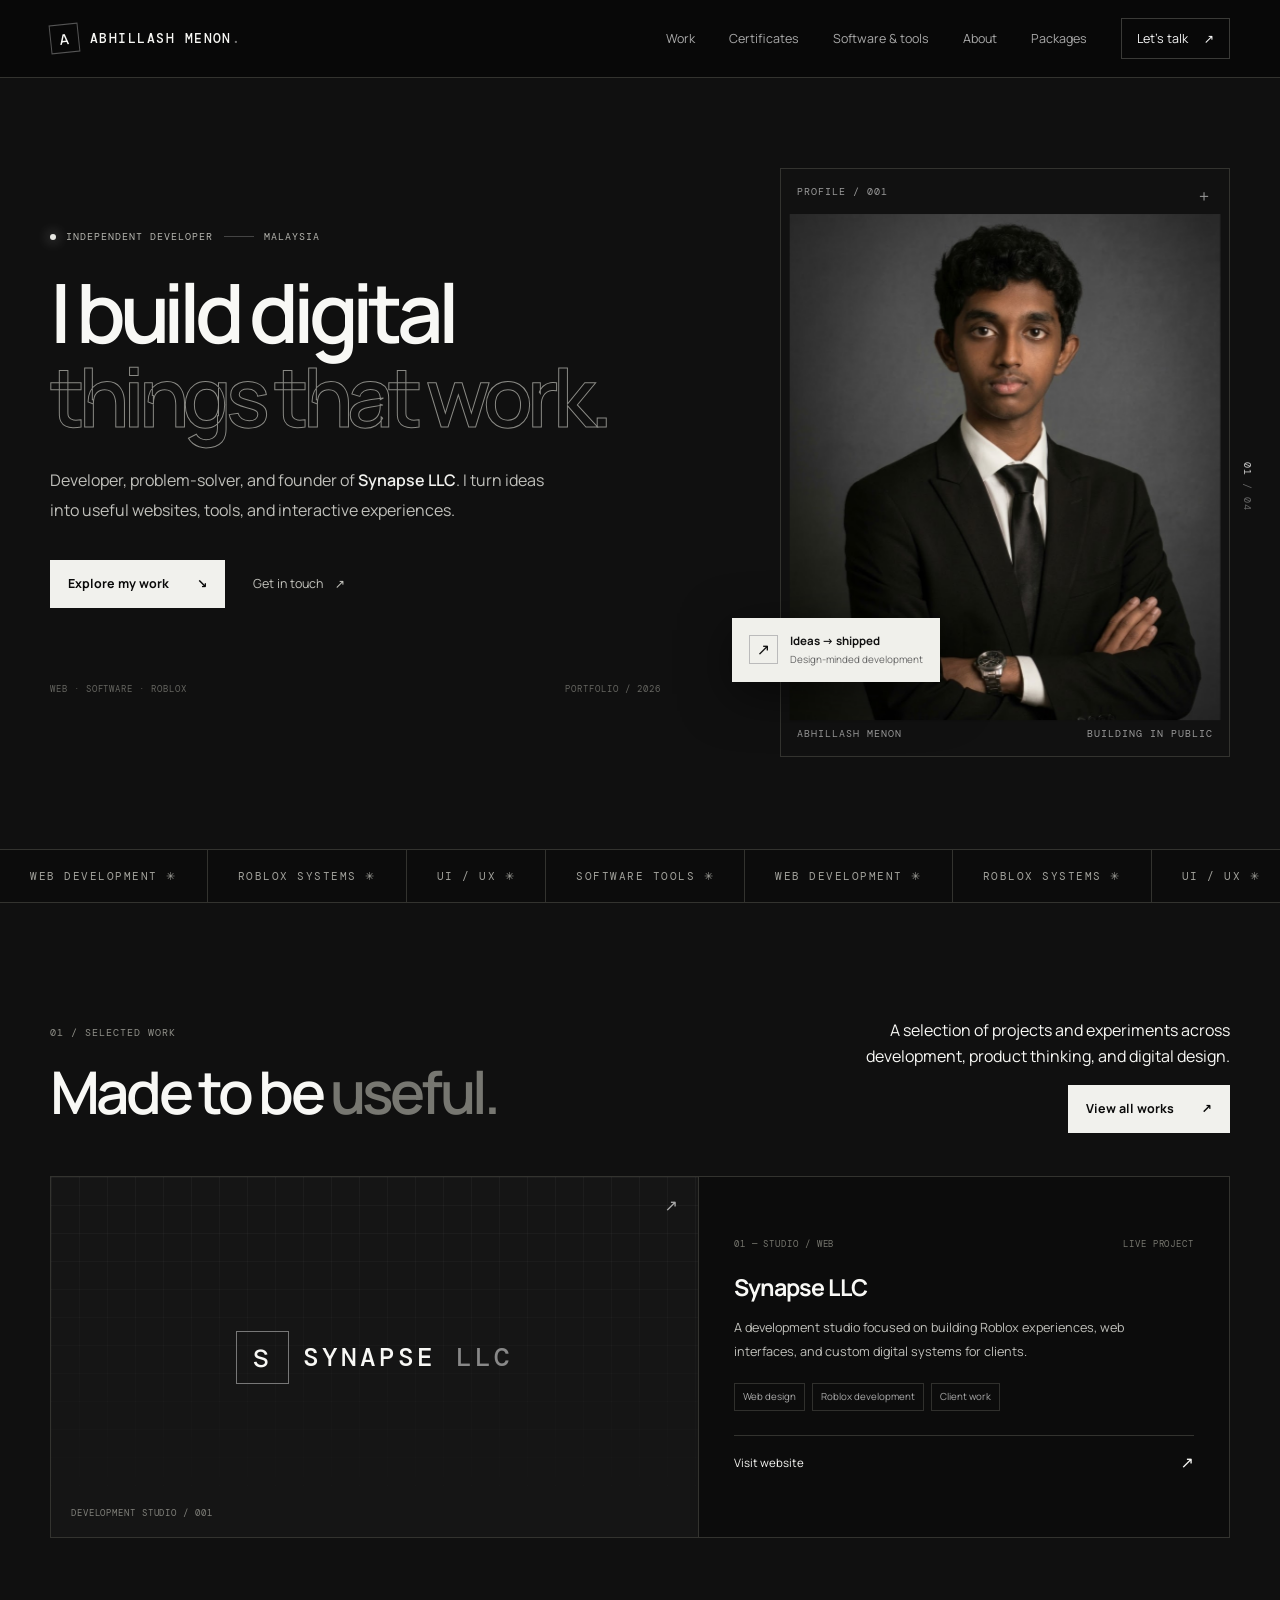
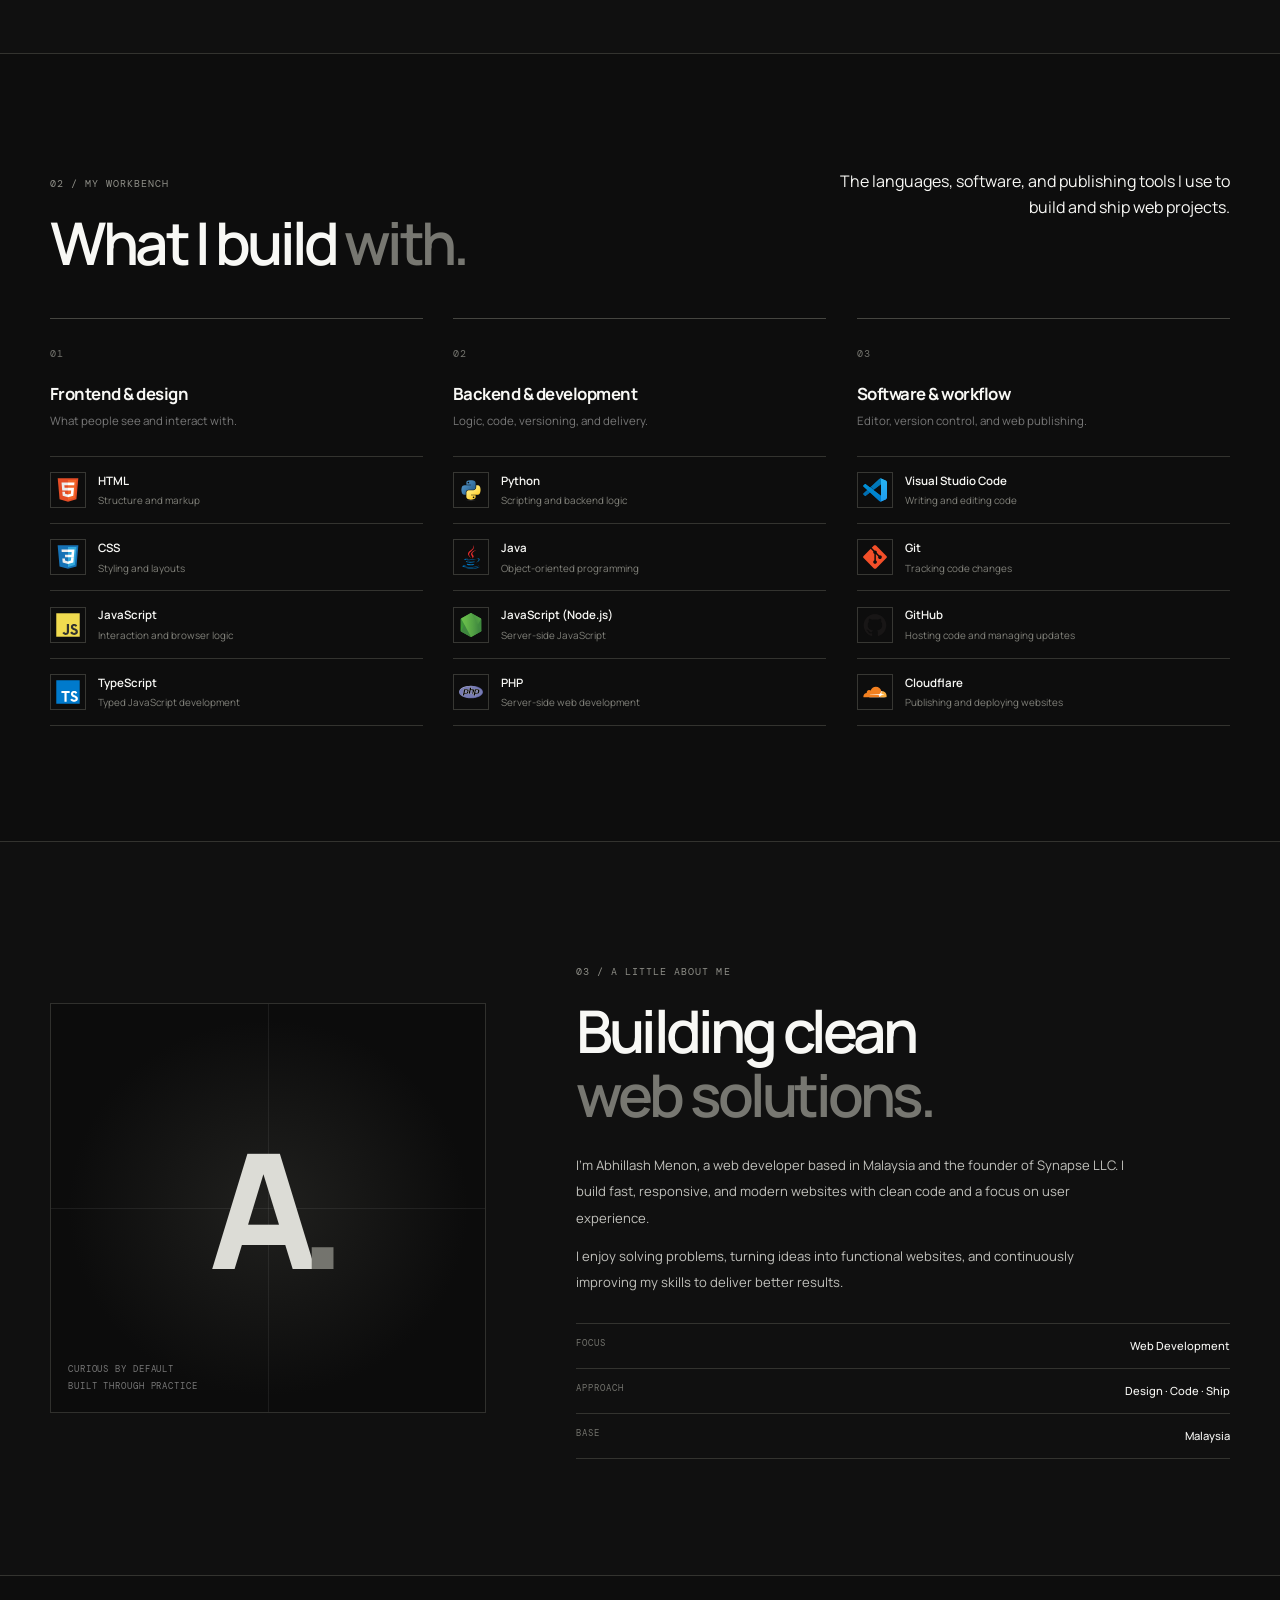
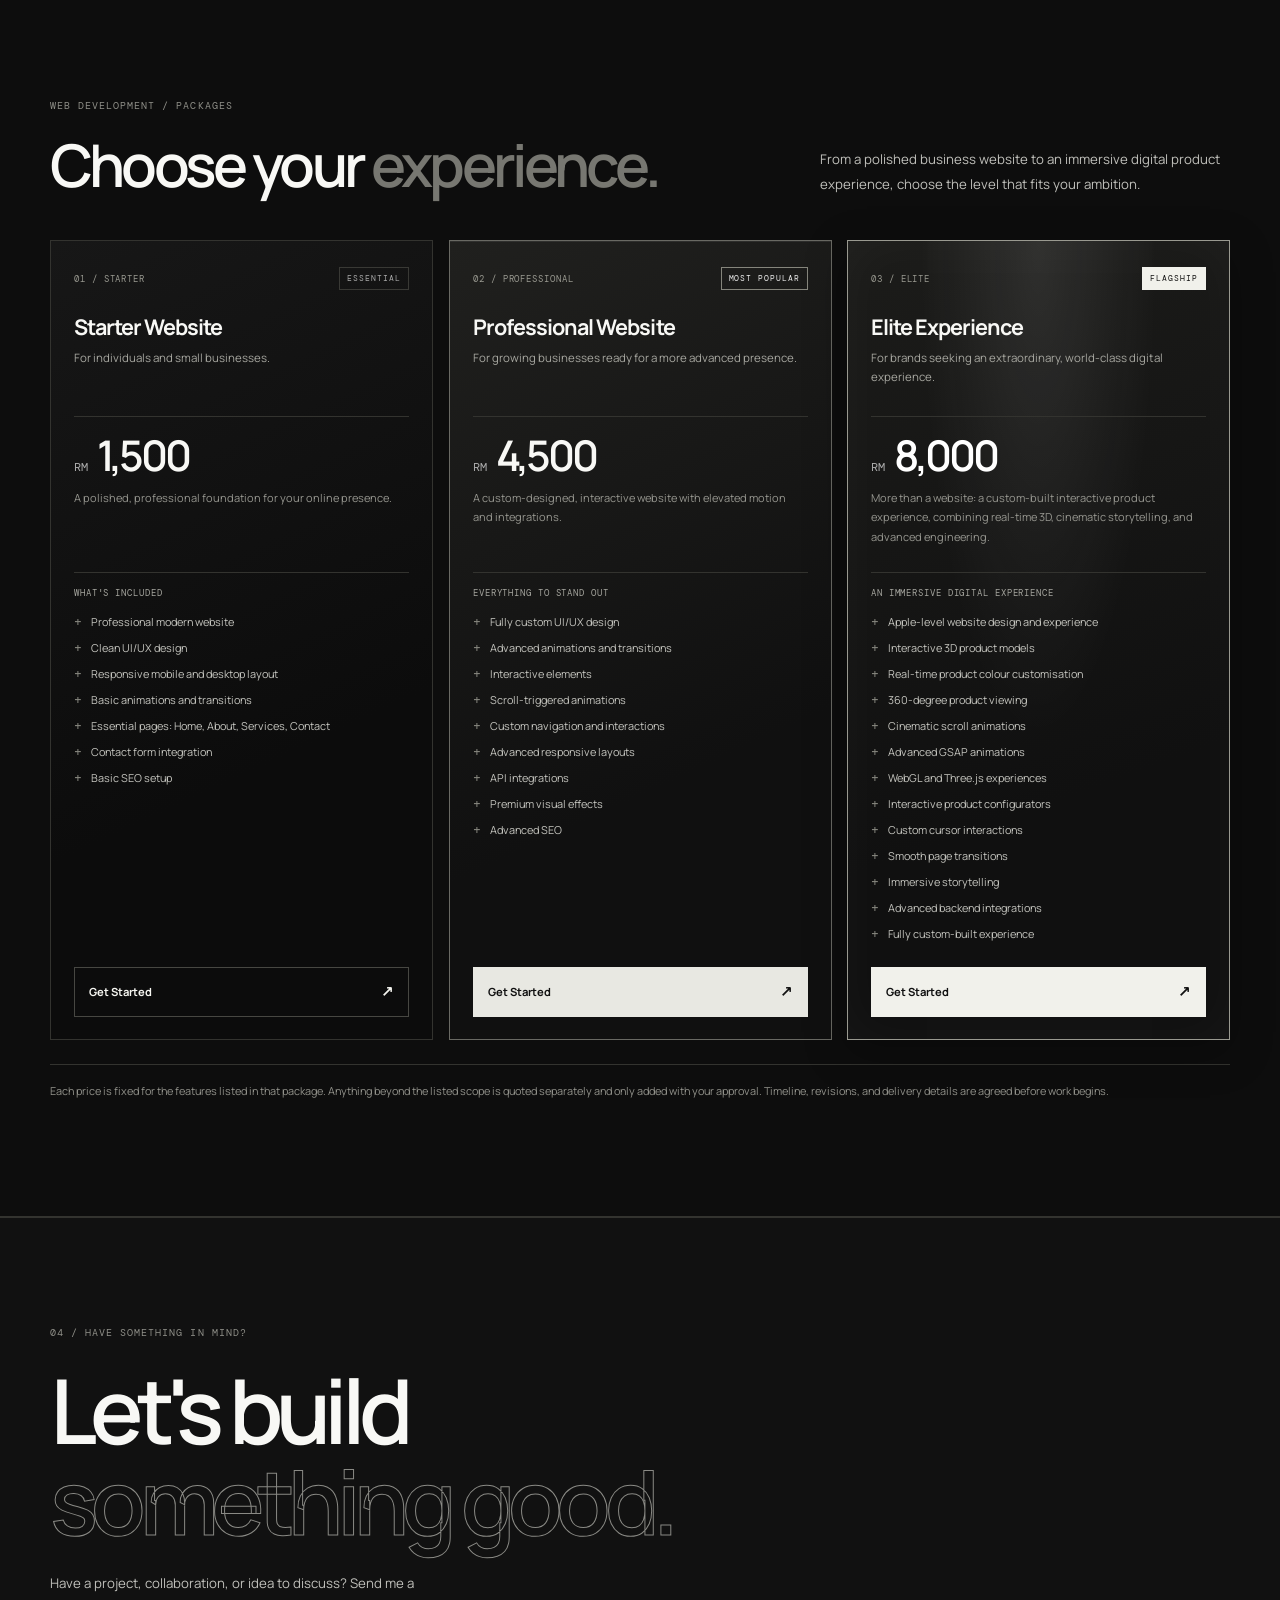
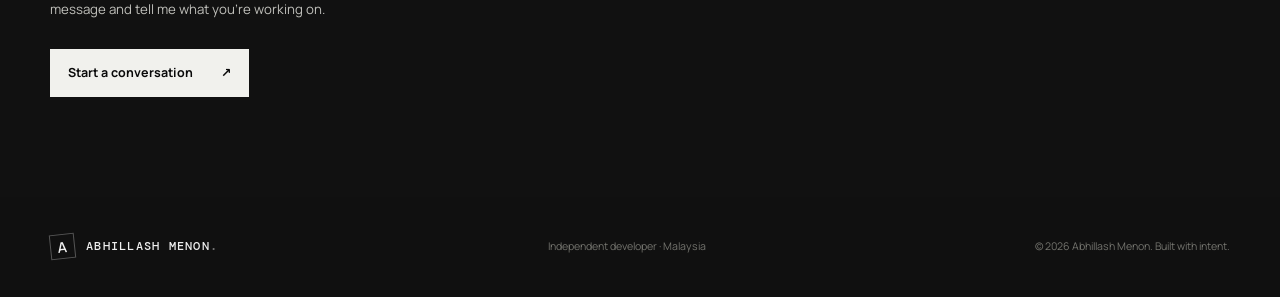
==== commit 2bd2d6d9: "Replace Vercel tool with Cloudflare Co-authored-by: Copilot <223556219+Copilot@users.noreply.github." ====
--- a/abhillash-portfolio-git/index.html
+++ b/abhillash-portfolio-git/index.html
@@ -86,7 +86,7 @@
             <div class="tool-item"><span class="tool-symbol"><img class="tool-icon" src="assets/icons/vscode.svg" alt="" aria-hidden="true"></span><div><strong>Visual Studio Code</strong><small>Writing and editing code</small></div></div>
             <div class="tool-item"><span class="tool-symbol"><img class="tool-icon" src="assets/icons/git.svg" alt="" aria-hidden="true"></span><div><strong>Git</strong><small>Tracking code changes</small></div></div>
             <div class="tool-item"><span class="tool-symbol"><img class="tool-icon" src="assets/icons/github.svg" alt="" aria-hidden="true"></span><div><strong>GitHub</strong><small>Hosting code and managing updates</small></div></div>
-            <div class="tool-item"><span class="tool-symbol"><img class="tool-icon" src="assets/icons/vercel.svg" alt="" aria-hidden="true"></span><div><strong>Vercel</strong><small>Publishing and deploying websites</small></div></div>
+            <div class="tool-item"><span class="tool-symbol"><img class="tool-icon" src="assets/icons/cloudflare.svg" alt="" aria-hidden="true"></span><div><strong>Cloudflare</strong><small>Publishing and deploying websites</small></div></div>
           </div></div>
         </div>
       </div>
